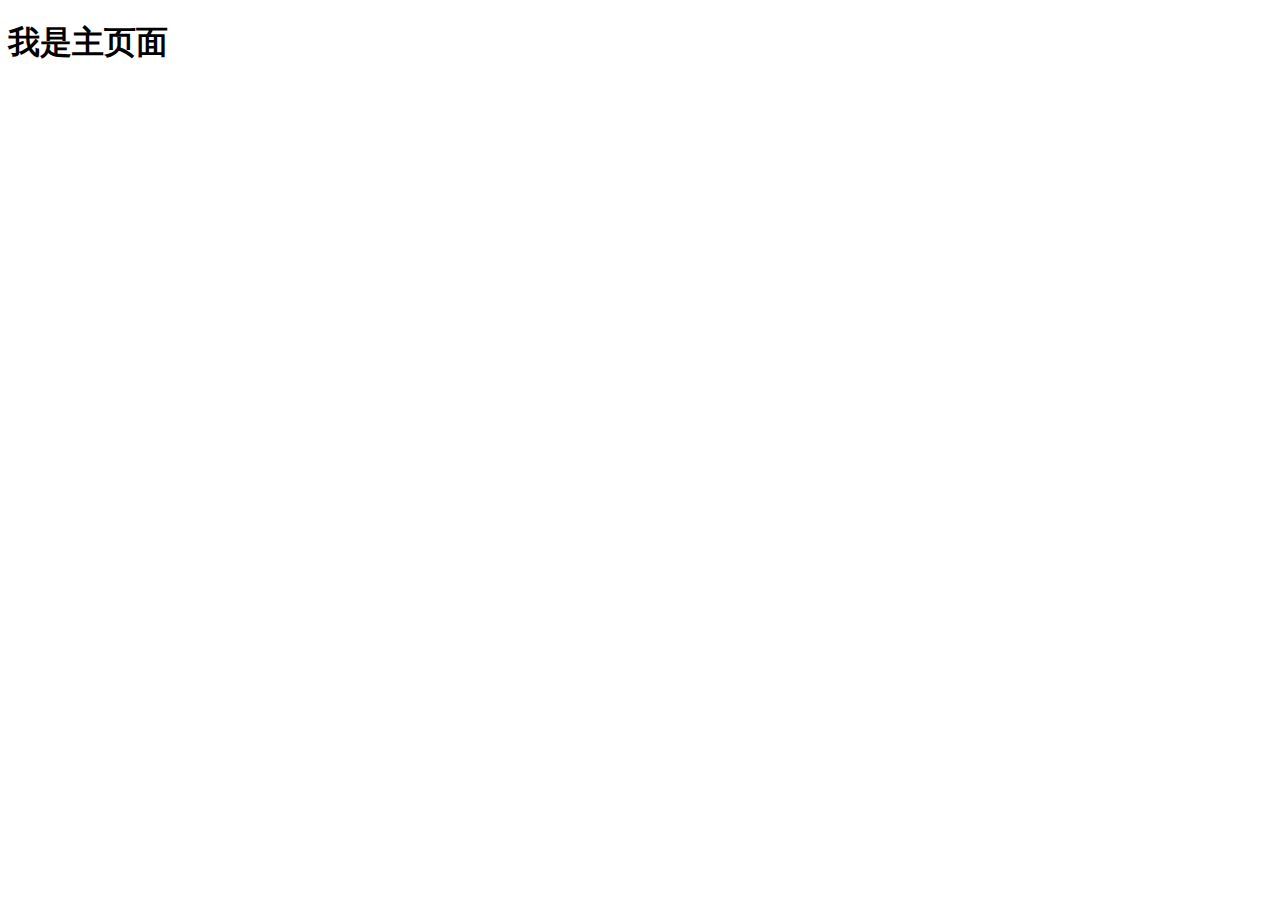
==== home/index.html @ 5e5cccc8 "login部分第一次" ====
<!DOCTYPE html>
<html lang="en">

<head>
    <meta charset="UTF-8">
    <meta name="viewport" content="width=device-width, initial-scale=1.0">
    <title>Document</title>
</head>

<body>
    <h1>我是主页面</h1>
</body>

</html>
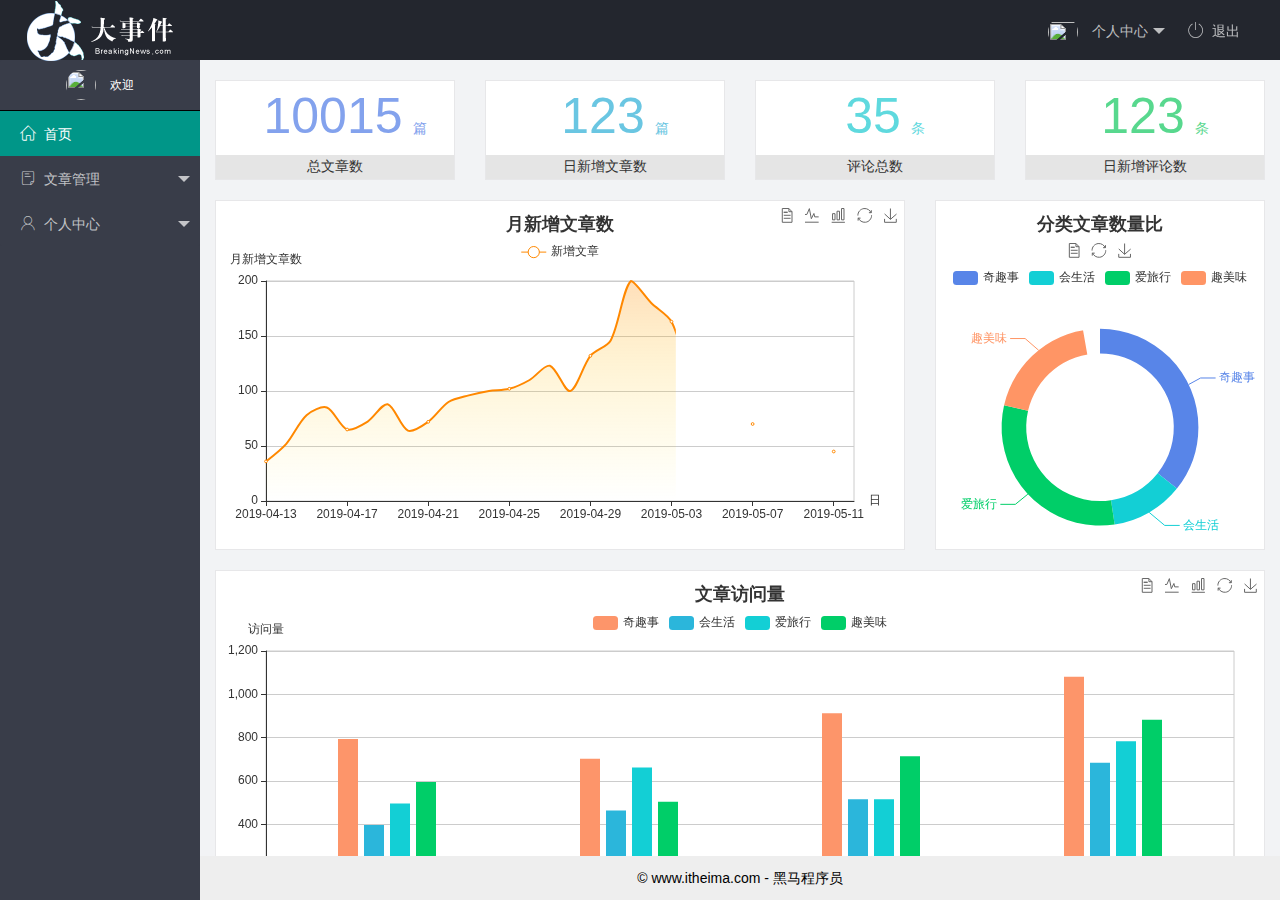
==== commit 23f4a3df: "index完成部分" ====
--- a/home/index.html
+++ b/home/index.html
@@ -1,14 +1,84 @@
 <!DOCTYPE html>
-<html lang="en">
+<html>
 
 <head>
-    <meta charset="UTF-8">
-    <meta name="viewport" content="width=device-width, initial-scale=1.0">
-    <title>Document</title>
+    <meta charset="utf-8">
+    <meta name="viewport" content="width=device-width, initial-scale=1, maximum-scale=1">
+    <title>主页面</title>
+    <link rel="stylesheet" href="../assets/lib/layui/css/layui.css">
+    <link rel="stylesheet" href="../assets/fonts/iconfont.css">
+    <link rel="stylesheet" href="../assets/css/index.css">
 </head>
 
-<body>
-    <h1>我是主页面</h1>
+<body class="layui-layout-body">
+    <div class="layui-layout layui-layout-admin">
+        <div class="layui-header">
+            <div class="layui-logo">
+                <img src="../assets/images/logo.png">
+            </div>
+            <!-- 头部区域（可配合layui已有的水平导航） -->
+            <ul class="layui-nav layui-layout-right">
+                <li class="layui-nav-item">
+                    <a href="javascript:;">
+                        <img src="http://t.cn/RCzsdCq" class="layui-nav-img">
+                        <span class="textAvatar" style="display: none;"></span> 个人中心
+                    </a>
+                    <dl class="layui-nav-child">
+                        <dd><a href="">基本资料</a></dd>
+                        <dd><a href="">更换头像</a></dd>
+                        <dd><a href="">重置密码</a></dd>
+                    </dl>
+                </li>
+                <li class="layui-nav-item"><a href=""><span class="iconfont icon-tuichu"></span>退出</a></li>
+            </ul>
+        </div>
+
+        <div class="layui-side layui-bg-black">
+            <div class="layui-side-scroll">
+                <!-- 左侧导航区域（可配合layui已有的垂直导航） -->
+                <ul class="layui-nav layui-nav-tree" lay-filter="test">
+                    <div class="userShow">
+                        <img src="http://t.cn/RCzsdCq" class="layui-nav-img">
+                        <span class="textAvatar" style="display: none;"></span>
+                        <span class="hello">欢迎</span>
+                    </div>
+                    <li class="layui-nav-item layui-this">
+                        <a href=""><span class="iconfont icon-home"></span>首页</a></li>
+                    <li class="layui-nav-item">
+                        <a class="" href="javascript:;"><span class="iconfont icon-16"></span>文章管理</a>
+                        <dl class="layui-nav-child">
+                            <dd><a href="javascript:;"><i class="layui-icon layui-icon-app"></i>文章类别</a></dd>
+                            <dd><a href="javascript:;"><i class="layui-icon layui-icon-app"></i>文章列表</a></dd>
+                            <dd><a href="javascript:;"><i class="layui-icon layui-icon-app"></i>发表文章</a></dd>
+                        </dl>
+                    </li>
+                    <li class="layui-nav-item">
+                        <a href="javascript:;"><span class="iconfont icon-user"></span>个人中心</a>
+                        <dl class="layui-nav-child">
+                            <dd><a href="javascript:;"><i class="layui-icon layui-icon-app"></i>基本资料</a></dd>
+                            <dd><a href="javascript:;"><i class="layui-icon layui-icon-app"></i>更换头像</a></dd>
+                            <dd><a href="javascript:;"><i class="layui-icon layui-icon-app"></i>重置密码</a></dd>
+                        </dl>
+                    </li>
+                </ul>
+            </div>
+        </div>
+
+        <div class="layui-body">
+            <!-- 内容主体区域 -->
+            <iframe width="100%" height="100%" src="./dashboard.html" frameborder="0" name="body"></iframe>
+            <!-- <div style="padding: 15px;">内容主体区域</div> -->
+        </div>
+
+        <div class="layui-footer" style="text-align: center;">
+            <!-- 底部固定区域 -->
+            © www.itheima.com - 黑马程序员
+        </div>
+    </div>
+    <script src="../assets/lib/layui/layui.all.js"></script>
+    <script src="../assets/lib/jquery.js"></script>
+    <script src="../assets/js/ajaxConfig.js"></script>
+    <script src="../assets/js/index.js"></script>
 </body>
 
 </html>--- a/assets/lib/layui/css/layui.css
+++ b/assets/lib/layui/css/layui.css
@@ -0,0 +1,2 @@
+/** layui-v2.5.6 MIT License By https://www.layui.com */
+ .layui-inline,img{display:inline-block;vertical-align:middle}h1,h2,h3,h4,h5,h6{font-weight:400}.layui-edge,.layui-header,.layui-inline,.layui-main{position:relative}.layui-body,.layui-edge,.layui-elip{overflow:hidden}.layui-btn,.layui-edge,.layui-inline,img{vertical-align:middle}.layui-btn,.layui-disabled,.layui-icon,.layui-unselect{-moz-user-select:none;-webkit-user-select:none;-ms-user-select:none}.layui-elip,.layui-form-checkbox span,.layui-form-pane .layui-form-label{text-overflow:ellipsis;white-space:nowrap}.layui-breadcrumb,.layui-tree-btnGroup{visibility:hidden}blockquote,body,button,dd,div,dl,dt,form,h1,h2,h3,h4,h5,h6,input,li,ol,p,pre,td,textarea,th,ul{margin:0;padding:0;-webkit-tap-highlight-color:rgba(0,0,0,0)}a:active,a:hover{outline:0}img{border:none}li{list-style:none}table{border-collapse:collapse;border-spacing:0}h4,h5,h6{font-size:100%}button,input,optgroup,option,select,textarea{font-family:inherit;font-size:inherit;font-style:inherit;font-weight:inherit;outline:0}pre{white-space:pre-wrap;white-space:-moz-pre-wrap;white-space:-pre-wrap;white-space:-o-pre-wrap;word-wrap:break-word}body{line-height:24px;font:14px Helvetica Neue,Helvetica,PingFang SC,Tahoma,Arial,sans-serif}hr{height:1px;margin:10px 0;border:0;clear:both}a{color:#333;text-decoration:none}a:hover{color:#777}a cite{font-style:normal;*cursor:pointer}.layui-border-box,.layui-border-box *{box-sizing:border-box}.layui-box,.layui-box *{box-sizing:content-box}.layui-clear{clear:both;*zoom:1}.layui-clear:after{content:'\20';clear:both;*zoom:1;display:block;height:0}.layui-inline{*display:inline;*zoom:1}.layui-edge{display:inline-block;width:0;height:0;border-width:6px;border-style:dashed;border-color:transparent}.layui-edge-top{top:-4px;border-bottom-color:#999;border-bottom-style:solid}.layui-edge-right{border-left-color:#999;border-left-style:solid}.layui-edge-bottom{top:2px;border-top-color:#999;border-top-style:solid}.layui-edge-left{border-right-color:#999;border-right-style:solid}.layui-disabled,.layui-disabled:hover{color:#d2d2d2!important;cursor:not-allowed!important}.layui-circle{border-radius:100%}.layui-show{display:block!important}.layui-hide{display:none!important}@font-face{font-family:layui-icon;src:url(../font/iconfont.eot?v=256);src:url(../font/iconfont.eot?v=256#iefix) format('embedded-opentype'),url(../font/iconfont.woff2?v=256) format('woff2'),url(../font/iconfont.woff?v=256) format('woff'),url(../font/iconfont.ttf?v=256) format('truetype'),url(../font/iconfont.svg?v=256#layui-icon) format('svg')}.layui-icon{font-family:layui-icon!important;font-size:16px;font-style:normal;-webkit-font-smoothing:antialiased;-moz-osx-font-smoothing:grayscale}.layui-icon-reply-fill:before{content:"\e611"}.layui-icon-set-fill:before{content:"\e614"}.layui-icon-menu-fill:before{content:"\e60f"}.layui-icon-search:before{content:"\e615"}.layui-icon-share:before{content:"\e641"}.layui-icon-set-sm:before{content:"\e620"}.layui-icon-engine:before{content:"\e628"}.layui-icon-close:before{content:"\1006"}.layui-icon-close-fill:before{content:"\1007"}.layui-icon-chart-screen:before{content:"\e629"}.layui-icon-star:before{content:"\e600"}.layui-icon-circle-dot:before{content:"\e617"}.layui-icon-chat:before{content:"\e606"}.layui-icon-release:before{content:"\e609"}.layui-icon-list:before{content:"\e60a"}.layui-icon-chart:before{content:"\e62c"}.layui-icon-ok-circle:before{content:"\1005"}.layui-icon-layim-theme:before{content:"\e61b"}.layui-icon-table:before{content:"\e62d"}.layui-icon-right:before{content:"\e602"}.layui-icon-left:before{content:"\e603"}.layui-icon-cart-simple:before{content:"\e698"}.layui-icon-face-cry:before{content:"\e69c"}.layui-icon-face-smile:before{content:"\e6af"}.layui-icon-survey:before{content:"\e6b2"}.layui-icon-tree:before{content:"\e62e"}.layui-icon-ie:before{content:"\e7bb"}.layui-icon-upload-circle:before{content:"\e62f"}.layui-icon-add-circle:before{content:"\e61f"}.layui-icon-download-circle:before{content:"\e601"}.layui-icon-templeate-1:before{content:"\e630"}.layui-icon-util:before{content:"\e631"}.layui-icon-face-surprised:before{content:"\e664"}.layui-icon-edit:before{content:"\e642"}.layui-icon-speaker:before{content:"\e645"}.layui-icon-down:before{content:"\e61a"}.layui-icon-file:before{content:"\e621"}.layui-icon-layouts:before{content:"\e632"}.layui-icon-rate-half:before{content:"\e6c9"}.layui-icon-add-circle-fine:before{content:"\e608"}.layui-icon-prev-circle:before{content:"\e633"}.layui-icon-read:before{content:"\e705"}.layui-icon-404:before{content:"\e61c"}.layui-icon-carousel:before{content:"\e634"}.layui-icon-help:before{content:"\e607"}.layui-icon-code-circle:before{content:"\e635"}.layui-icon-windows:before{content:"\e67f"}.layui-icon-water:before{content:"\e636"}.layui-icon-username:before{content:"\e66f"}.layui-icon-find-fill:before{content:"\e670"}.layui-icon-about:before{content:"\e60b"}.layui-icon-location:before{content:"\e715"}.layui-icon-up:before{content:"\e619"}.layui-icon-pause:before{content:"\e651"}.layui-icon-date:before{content:"\e637"}.layui-icon-layim-uploadfile:before{content:"\e61d"}.layui-icon-delete:before{content:"\e640"}.layui-icon-play:before{content:"\e652"}.layui-icon-top:before{content:"\e604"}.layui-icon-firefox:before{content:"\e686"}.layui-icon-friends:before{content:"\e612"}.layui-icon-refresh-3:before{content:"\e9aa"}.layui-icon-ok:before{content:"\e605"}.layui-icon-layer:before{content:"\e638"}.layui-icon-face-smile-fine:before{content:"\e60c"}.layui-icon-dollar:before{content:"\e659"}.layui-icon-group:before{content:"\e613"}.layui-icon-layim-download:before{content:"\e61e"}.layui-icon-picture-fine:before{content:"\e60d"}.layui-icon-link:before{content:"\e64c"}.layui-icon-diamond:before{content:"\e735"}.layui-icon-log:before{content:"\e60e"}.layui-icon-key:before{content:"\e683"}.layui-icon-rate-solid:before{content:"\e67a"}.layui-icon-fonts-del:before{content:"\e64f"}.layui-icon-unlink:before{content:"\e64d"}.layui-icon-fonts-clear:before{content:"\e639"}.layui-icon-triangle-r:before{content:"\e623"}.layui-icon-circle:before{content:"\e63f"}.layui-icon-radio:before{content:"\e643"}.layui-icon-align-center:before{content:"\e647"}.layui-icon-align-right:before{content:"\e648"}.layui-icon-align-left:before{content:"\e649"}.layui-icon-loading-1:before{content:"\e63e"}.layui-icon-return:before{content:"\e65c"}.layui-icon-fonts-strong:before{content:"\e62b"}.layui-icon-upload:before{content:"\e67c"}.layui-icon-dialogue:before{content:"\e63a"}.layui-icon-video:before{content:"\e6ed"}.layui-icon-headset:before{content:"\e6fc"}.layui-icon-cellphone-fine:before{content:"\e63b"}.layui-icon-add-1:before{content:"\e654"}.layui-icon-face-smile-b:before{content:"\e650"}.layui-icon-fonts-html:before{content:"\e64b"}.layui-icon-screen-full:before{content:"\e622"}.layui-icon-form:before{content:"\e63c"}.layui-icon-cart:before{content:"\e657"}.layui-icon-camera-fill:before{content:"\e65d"}.layui-icon-tabs:before{content:"\e62a"}.layui-icon-heart-fill:before{content:"\e68f"}.layui-icon-fonts-code:before{content:"\e64e"}.layui-icon-ios:before{content:"\e680"}.layui-icon-at:before{content:"\e687"}.layui-icon-fire:before{content:"\e756"}.layui-icon-set:before{content:"\e716"}.layui-icon-fonts-u:before{content:"\e646"}.layui-icon-triangle-d:before{content:"\e625"}.layui-icon-tips:before{content:"\e702"}.layui-icon-picture:before{content:"\e64a"}.layui-icon-more-vertical:before{content:"\e671"}.layui-icon-bluetooth:before{content:"\e689"}.layui-icon-flag:before{content:"\e66c"}.layui-icon-loading:before{content:"\e63d"}.layui-icon-fonts-i:before{content:"\e644"}.layui-icon-refresh-1:before{content:"\e666"}.layui-icon-rmb:before{content:"\e65e"}.layui-icon-addition:before{content:"\e624"}.layui-icon-home:before{content:"\e68e"}.layui-icon-time:before{content:"\e68d"}.layui-icon-user:before{content:"\e770"}.layui-icon-notice:before{content:"\e667"}.layui-icon-chrome:before{content:"\e68a"}.layui-icon-edge:before{content:"\e68b"}.layui-icon-login-weibo:before{content:"\e675"}.layui-icon-voice:before{content:"\e688"}.layui-icon-upload-drag:before{content:"\e681"}.layui-icon-login-qq:before{content:"\e676"}.layui-icon-snowflake:before{content:"\e6b1"}.layui-icon-heart:before{content:"\e68c"}.layui-icon-logout:before{content:"\e682"}.layui-icon-file-b:before{content:"\e655"}.layui-icon-template:before{content:"\e663"}.layui-icon-transfer:before{content:"\e691"}.layui-icon-auz:before{content:"\e672"}.layui-icon-console:before{content:"\e665"}.layui-icon-app:before{content:"\e653"}.layui-icon-prev:before{content:"\e65a"}.layui-icon-website:before{content:"\e7ae"}.layui-icon-next:before{content:"\e65b"}.layui-icon-component:before{content:"\e857"}.layui-icon-android:before{content:"\e684"}.layui-icon-more:before{content:"\e65f"}.layui-icon-login-wechat:before{content:"\e677"}.layui-icon-shrink-right:before{content:"\e668"}.layui-icon-spread-left:before{content:"\e66b"}.layui-icon-camera:before{content:"\e660"}.layui-icon-note:before{content:"\e66e"}.layui-icon-refresh:before{content:"\e669"}.layui-icon-female:before{content:"\e661"}.layui-icon-male:before{content:"\e662"}.layui-icon-screen-restore:before{content:"\e758"}.layui-icon-password:before{content:"\e673"}.layui-icon-senior:before{content:"\e674"}.layui-icon-theme:before{content:"\e66a"}.layui-icon-tread:before{content:"\e6c5"}.layui-icon-praise:before{content:"\e6c6"}.layui-icon-star-fill:before{content:"\e658"}.layui-icon-rate:before{content:"\e67b"}.layui-icon-template-1:before{content:"\e656"}.layui-icon-vercode:before{content:"\e679"}.layui-icon-service:before{content:"\e626"}.layui-icon-cellphone:before{content:"\e678"}.layui-icon-print:before{content:"\e66d"}.layui-icon-cols:before{content:"\e610"}.layui-icon-wifi:before{content:"\e7e0"}.layui-icon-export:before{content:"\e67d"}.layui-icon-rss:before{content:"\e808"}.layui-icon-slider:before{content:"\e714"}.layui-icon-email:before{content:"\e618"}.layui-icon-subtraction:before{content:"\e67e"}.layui-icon-mike:before{content:"\e6dc"}.layui-icon-light:before{content:"\e748"}.layui-icon-gift:before{content:"\e627"}.layui-icon-mute:before{content:"\e685"}.layui-icon-reduce-circle:before{content:"\e616"}.layui-icon-music:before{content:"\e690"}.layui-main{width:1140px;margin:0 auto}.layui-header{z-index:1000;height:60px}.layui-header a:hover{transition:all .5s;-webkit-transition:all .5s}.layui-side{position:fixed;left:0;top:0;bottom:0;z-index:999;width:200px;overflow-x:hidden}.layui-side-scroll{position:relative;width:220px;height:100%;overflow-x:hidden}.layui-body{position:absolute;left:200px;right:0;top:0;bottom:0;z-index:998;width:auto;overflow-y:auto;box-sizing:border-box}.layui-layout-body{overflow:hidden}.layui-layout-admin .layui-header{background-color:#23262E}.layui-layout-admin .layui-side{top:60px;width:200px;overflow-x:hidden}.layui-layout-admin .layui-body{position:fixed;top:60px;bottom:44px}.layui-layout-admin .layui-main{width:auto;margin:0 15px}.layui-layout-admin .layui-footer{position:fixed;left:200px;right:0;bottom:0;height:44px;line-height:44px;padding:0 15px;background-color:#eee}.layui-layout-admin .layui-logo{position:absolute;left:0;top:0;width:200px;height:100%;line-height:60px;text-align:center;color:#009688;font-size:16px}.layui-layout-admin .layui-header .layui-nav{background:0 0}.layui-layout-left{position:absolute!important;left:200px;top:0}.layui-layout-right{position:absolute!important;right:0;top:0}.layui-container{position:relative;margin:0 auto;padding:0 15px;box-sizing:border-box}.layui-fluid{position:relative;margin:0 auto;padding:0 15px}.layui-row:after,.layui-row:before{content:'';display:block;clear:both}.layui-col-lg1,.layui-col-lg10,.layui-col-lg11,.layui-col-lg12,.layui-col-lg2,.layui-col-lg3,.layui-col-lg4,.layui-col-lg5,.layui-col-lg6,.layui-col-lg7,.layui-col-lg8,.layui-col-lg9,.layui-col-md1,.layui-col-md10,.layui-col-md11,.layui-col-md12,.layui-col-md2,.layui-col-md3,.layui-col-md4,.layui-col-md5,.layui-col-md6,.layui-col-md7,.layui-col-md8,.layui-col-md9,.layui-col-sm1,.layui-col-sm10,.layui-col-sm11,.layui-col-sm12,.layui-col-sm2,.layui-col-sm3,.layui-col-sm4,.layui-col-sm5,.layui-col-sm6,.layui-col-sm7,.layui-col-sm8,.layui-col-sm9,.layui-col-xs1,.layui-col-xs10,.layui-col-xs11,.layui-col-xs12,.layui-col-xs2,.layui-col-xs3,.layui-col-xs4,.layui-col-xs5,.layui-col-xs6,.layui-col-xs7,.layui-col-xs8,.layui-col-xs9{position:relative;display:block;box-sizing:border-box}.layui-col-xs1,.layui-col-xs10,.layui-col-xs11,.layui-col-xs12,.layui-col-xs2,.layui-col-xs3,.layui-col-xs4,.layui-col-xs5,.layui-col-xs6,.layui-col-xs7,.layui-col-xs8,.layui-col-xs9{float:left}.layui-col-xs1{width:8.33333333%}.layui-col-xs2{width:16.66666667%}.layui-col-xs3{width:25%}.layui-col-xs4{width:33.33333333%}.layui-col-xs5{width:41.66666667%}.layui-col-xs6{width:50%}.layui-col-xs7{width:58.33333333%}.layui-col-xs8{width:66.66666667%}.layui-col-xs9{width:75%}.layui-col-xs10{width:83.33333333%}.layui-col-xs11{width:91.66666667%}.layui-col-xs12{width:100%}.layui-col-xs-offset1{margin-left:8.33333333%}.layui-col-xs-offset2{margin-left:16.66666667%}.layui-col-xs-offset3{margin-left:25%}.layui-col-xs-offset4{margin-left:33.33333333%}.layui-col-xs-offset5{margin-left:41.66666667%}.layui-col-xs-offset6{margin-left:50%}.layui-col-xs-offset7{margin-left:58.33333333%}.layui-col-xs-offset8{margin-left:66.66666667%}.layui-col-xs-offset9{margin-left:75%}.layui-col-xs-offset10{margin-left:83.33333333%}.layui-col-xs-offset11{margin-left:91.66666667%}.layui-col-xs-offset12{margin-left:100%}@media screen and (max-width:768px){.layui-hide-xs{display:none!important}.layui-show-xs-block{display:block!important}.layui-show-xs-inline{display:inline!important}.layui-show-xs-inline-block{display:inline-block!important}}@media screen and (min-width:768px){.layui-container{width:750px}.layui-hide-sm{display:none!important}.layui-show-sm-block{display:block!important}.layui-show-sm-inline{display:inline!important}.layui-show-sm-inline-block{display:inline-block!important}.layui-col-sm1,.layui-col-sm10,.layui-col-sm11,.layui-col-sm12,.layui-col-sm2,.layui-col-sm3,.layui-col-sm4,.layui-col-sm5,.layui-col-sm6,.layui-col-sm7,.layui-col-sm8,.layui-col-sm9{float:left}.layui-col-sm1{width:8.33333333%}.layui-col-sm2{width:16.66666667%}.layui-col-sm3{width:25%}.layui-col-sm4{width:33.33333333%}.layui-col-sm5{width:41.66666667%}.layui-col-sm6{width:50%}.layui-col-sm7{width:58.33333333%}.layui-col-sm8{width:66.66666667%}.layui-col-sm9{width:75%}.layui-col-sm10{width:83.33333333%}.layui-col-sm11{width:91.66666667%}.layui-col-sm12{width:100%}.layui-col-sm-offset1{margin-left:8.33333333%}.layui-col-sm-offset2{margin-left:16.66666667%}.layui-col-sm-offset3{margin-left:25%}.layui-col-sm-offset4{margin-left:33.33333333%}.layui-col-sm-offset5{margin-left:41.66666667%}.layui-col-sm-offset6{margin-left:50%}.layui-col-sm-offset7{margin-left:58.33333333%}.layui-col-sm-offset8{margin-left:66.66666667%}.layui-col-sm-offset9{margin-left:75%}.layui-col-sm-offset10{margin-left:83.33333333%}.layui-col-sm-offset11{margin-left:91.66666667%}.layui-col-sm-offset12{margin-left:100%}}@media screen and (min-width:992px){.layui-container{width:970px}.layui-hide-md{display:none!important}.layui-show-md-block{display:block!important}.layui-show-md-inline{display:inline!important}.layui-show-md-inline-block{display:inline-block!important}.layui-col-md1,.layui-col-md10,.layui-col-md11,.layui-col-md12,.layui-col-md2,.layui-col-md3,.layui-col-md4,.layui-col-md5,.layui-col-md6,.layui-col-md7,.layui-col-md8,.layui-col-md9{float:left}.layui-col-md1{width:8.33333333%}.layui-col-md2{width:16.66666667%}.layui-col-md3{width:25%}.layui-col-md4{width:33.33333333%}.layui-col-md5{width:41.66666667%}.layui-col-md6{width:50%}.layui-col-md7{width:58.33333333%}.layui-col-md8{width:66.66666667%}.layui-col-md9{width:75%}.layui-col-md10{width:83.33333333%}.layui-col-md11{width:91.66666667%}.layui-col-md12{width:100%}.layui-col-md-offset1{margin-left:8.33333333%}.layui-col-md-offset2{margin-left:16.66666667%}.layui-col-md-offset3{margin-left:25%}.layui-col-md-offset4{margin-left:33.33333333%}.layui-col-md-offset5{margin-left:41.66666667%}.layui-col-md-offset6{margin-left:50%}.layui-col-md-offset7{margin-left:58.33333333%}.layui-col-md-offset8{margin-left:66.66666667%}.layui-col-md-offset9{margin-left:75%}.layui-col-md-offset10{margin-left:83.33333333%}.layui-col-md-offset11{margin-left:91.66666667%}.layui-col-md-offset12{margin-left:100%}}@media screen and (min-width:1200px){.layui-container{width:1170px}.layui-hide-lg{display:none!important}.layui-show-lg-block{display:block!important}.layui-show-lg-inline{display:inline!important}.layui-show-lg-inline-block{display:inline-block!important}.layui-col-lg1,.layui-col-lg10,.layui-col-lg11,.layui-col-lg12,.layui-col-lg2,.layui-col-lg3,.layui-col-lg4,.layui-col-lg5,.layui-col-lg6,.layui-col-lg7,.layui-col-lg8,.layui-col-lg9{float:left}.layui-col-lg1{width:8.33333333%}.layui-col-lg2{width:16.66666667%}.layui-col-lg3{width:25%}.layui-col-lg4{width:33.33333333%}.layui-col-lg5{width:41.66666667%}.layui-col-lg6{width:50%}.layui-col-lg7{width:58.33333333%}.layui-col-lg8{width:66.66666667%}.layui-col-lg9{width:75%}.layui-col-lg10{width:83.33333333%}.layui-col-lg11{width:91.66666667%}.layui-col-lg12{width:100%}.layui-col-lg-offset1{margin-left:8.33333333%}.layui-col-lg-offset2{margin-left:16.66666667%}.layui-col-lg-offset3{margin-left:25%}.layui-col-lg-offset4{margin-left:33.33333333%}.layui-col-lg-offset5{margin-left:41.66666667%}.layui-col-lg-offset6{margin-left:50%}.layui-col-lg-offset7{margin-left:58.33333333%}.layui-col-lg-offset8{margin-left:66.66666667%}.layui-col-lg-offset9{margin-left:75%}.layui-col-lg-offset10{margin-left:83.33333333%}.layui-col-lg-offset11{margin-left:91.66666667%}.layui-col-lg-offset12{margin-left:100%}}.layui-col-space1{margin:-.5px}.layui-col-space1>*{padding:.5px}.layui-col-space2{margin:-1px}.layui-col-space2>*{padding:1px}.layui-col-space4{margin:-2px}.layui-col-space4>*{padding:2px}.layui-col-space5{margin:-2.5px}.layui-col-space5>*{padding:2.5px}.layui-col-space6{margin:-3px}.layui-col-space6>*{padding:3px}.layui-col-space8{margin:-4px}.layui-col-space8>*{padding:4px}.layui-col-space10{margin:-5px}.layui-col-space10>*{padding:5px}.layui-col-space12{margin:-6px}.layui-col-space12>*{padding:6px}.layui-col-space14{margin:-7px}.layui-col-space14>*{padding:7px}.layui-col-space15{margin:-7.5px}.layui-col-space15>*{padding:7.5px}.layui-col-space16{margin:-8px}.layui-col-space16>*{padding:8px}.layui-col-space18{margin:-9px}.layui-col-space18>*{padding:9px}.layui-col-space20{margin:-10px}.layui-col-space20>*{padding:10px}.layui-col-space22{margin:-11px}.layui-col-space22>*{padding:11px}.layui-col-space24{margin:-12px}.layui-col-space24>*{padding:12px}.layui-col-space25{margin:-12.5px}.layui-col-space25>*{padding:12.5px}.layui-col-space26{margin:-13px}.layui-col-space26>*{padding:13px}.layui-col-space28{margin:-14px}.layui-col-space28>*{padding:14px}.layui-col-space30{margin:-15px}.layui-col-space30>*{padding:15px}.layui-btn,.layui-input,.layui-select,.layui-textarea,.layui-upload-button{outline:0;-webkit-appearance:none;transition:all .3s;-webkit-transition:all .3s;box-sizing:border-box}.layui-elem-quote{margin-bottom:10px;padding:15px;line-height:22px;border-left:5px solid #009688;border-radius:0 2px 2px 0;background-color:#f2f2f2}.layui-quote-nm{border-style:solid;border-width:1px 1px 1px 5px;background:0 0}.layui-elem-field{margin-bottom:10px;padding:0;border-width:1px;border-style:solid}.layui-elem-field legend{margin-left:20px;padding:0 10px;font-size:20px;font-weight:300}.layui-field-title{margin:10px 0 20px;border-width:1px 0 0}.layui-field-box{padding:10px 15px}.layui-field-title .layui-field-box{padding:10px 0}.layui-progress{position:relative;height:6px;border-radius:20px;background-color:#e2e2e2}.layui-progress-bar{position:absolute;left:0;top:0;width:0;max-width:100%;height:6px;border-radius:20px;text-align:right;background-color:#5FB878;transition:all .3s;-webkit-transition:all .3s}.layui-progress-big,.layui-progress-big .layui-progress-bar{height:18px;line-height:18px}.layui-progress-text{position:relative;top:-20px;line-height:18px;font-size:12px;color:#666}.layui-progress-big .layui-progress-text{position:static;padding:0 10px;color:#fff}.layui-collapse{border-width:1px;border-style:solid;border-radius:2px}.layui-colla-content,.layui-colla-item{border-top-width:1px;border-top-style:solid}.layui-colla-item:first-child{border-top:none}.layui-colla-title{position:relative;height:42px;line-height:42px;padding:0 15px 0 35px;color:#333;background-color:#f2f2f2;cursor:pointer;font-size:14px;overflow:hidden}.layui-colla-content{display:none;padding:10px 15px;line-height:22px;color:#666}.layui-colla-icon{position:absolute;left:15px;top:0;font-size:14px}.layui-card{margin-bottom:15px;border-radius:2px;background-color:#fff;box-shadow:0 1px 2px 0 rgba(0,0,0,.05)}.layui-card:last-child{margin-bottom:0}.layui-card-header{position:relative;height:42px;line-height:42px;padding:0 15px;border-bottom:1px solid #f6f6f6;color:#333;border-radius:2px 2px 0 0;font-size:14px}.layui-bg-black,.layui-bg-blue,.layui-bg-cyan,.layui-bg-green,.layui-bg-orange,.layui-bg-red{color:#fff!important}.layui-card-body{position:relative;padding:10px 15px;line-height:24px}.layui-card-body[pad15]{padding:15px}.layui-card-body[pad20]{padding:20px}.layui-card-body .layui-table{margin:5px 0}.layui-card .layui-tab{margin:0}.layui-panel-window{position:relative;padding:15px;border-radius:0;border-top:5px solid #E6E6E6;background-color:#fff}.layui-auxiliar-moving{position:fixed;left:0;right:0;top:0;bottom:0;width:100%;height:100%;background:0 0;z-index:9999999999}.layui-form-label,.layui-form-mid,.layui-form-select,.layui-input-block,.layui-input-inline,.layui-textarea{position:relative}.layui-bg-red{background-color:#FF5722!important}.layui-bg-orange{background-color:#FFB800!important}.layui-bg-green{background-color:#009688!important}.layui-bg-cyan{background-color:#2F4056!important}.layui-bg-blue{background-color:#1E9FFF!important}.layui-bg-black{background-color:#393D49!important}.layui-bg-gray{background-color:#eee!important;color:#666!important}.layui-badge-rim,.layui-colla-content,.layui-colla-item,.layui-collapse,.layui-elem-field,.layui-form-pane .layui-form-item[pane],.layui-form-pane .layui-form-label,.layui-input,.layui-layedit,.layui-layedit-tool,.layui-quote-nm,.layui-select,.layui-tab-bar,.layui-tab-card,.layui-tab-title,.layui-tab-title .layui-this:after,.layui-textarea{border-color:#e6e6e6}.layui-timeline-item:before,hr{background-color:#e6e6e6}.layui-text{line-height:22px;font-size:14px;color:#666}.layui-text h1,.layui-text h2,.layui-text h3{font-weight:500;color:#333}.layui-text h1{font-size:30px}.layui-text h2{font-size:24px}.layui-text h3{font-size:18px}.layui-text a:not(.layui-btn){color:#01AAED}.layui-text a:not(.layui-btn):hover{text-decoration:underline}.layui-text ul{padding:5px 0 5px 15px}.layui-text ul li{margin-top:5px;list-style-type:disc}.layui-text em,.layui-word-aux{color:#999!important;padding:0 5px!important}.layui-btn{display:inline-block;height:38px;line-height:38px;padding:0 18px;background-color:#009688;color:#fff;white-space:nowrap;text-align:center;font-size:14px;border:none;border-radius:2px;cursor:pointer}.layui-btn:hover{opacity:.8;filter:alpha(opacity=80);color:#fff}.layui-btn:active{opacity:1;filter:alpha(opacity=100)}.layui-btn+.layui-btn{margin-left:10px}.layui-btn-container{font-size:0}.layui-btn-container .layui-btn{margin-right:10px;margin-bottom:10px}.layui-btn-container .layui-btn+.layui-btn{margin-left:0}.layui-table .layui-btn-container .layui-btn{margin-bottom:9px}.layui-btn-radius{border-radius:100px}.layui-btn .layui-icon{margin-right:3px;font-size:18px;vertical-align:bottom;vertical-align:middle\9}.layui-btn-primary{border:1px solid #C9C9C9;background-color:#fff;color:#555}.layui-btn-primary:hover{border-color:#009688;color:#333}.layui-btn-normal{background-color:#1E9FFF}.layui-btn-warm{background-color:#FFB800}.layui-btn-danger{background-color:#FF5722}.layui-btn-checked{background-color:#5FB878}.layui-btn-disabled,.layui-btn-disabled:active,.layui-btn-disabled:hover{border:1px solid #e6e6e6;background-color:#FBFBFB;color:#C9C9C9;cursor:not-allowed;opacity:1}.layui-btn-lg{height:44px;line-height:44px;padding:0 25px;font-size:16px}.layui-btn-sm{height:30px;line-height:30px;padding:0 10px;font-size:12px}.layui-btn-sm i{font-size:16px!important}.layui-btn-xs{height:22px;line-height:22px;padding:0 5px;font-size:12px}.layui-btn-xs i{font-size:14px!important}.layui-btn-group{display:inline-block;vertical-align:middle;font-size:0}.layui-btn-group .layui-btn{margin-left:0!important;margin-right:0!important;border-left:1px solid rgba(255,255,255,.5);border-radius:0}.layui-btn-group .layui-btn-primary{border-left:none}.layui-btn-group .layui-btn-primary:hover{border-color:#C9C9C9;color:#009688}.layui-btn-group .layui-btn:first-child{border-left:none;border-radius:2px 0 0 2px}.layui-btn-group .layui-btn-primary:first-child{border-left:1px solid #c9c9c9}.layui-btn-group .layui-btn:last-child{border-radius:0 2px 2px 0}.layui-btn-group .layui-btn+.layui-btn{margin-left:0}.layui-btn-group+.layui-btn-group{margin-left:10px}.layui-btn-fluid{width:100%}.layui-input,.layui-select,.layui-textarea{height:38px;line-height:1.3;line-height:38px\9;border-width:1px;border-style:solid;background-color:#fff;border-radius:2px}.layui-input::-webkit-input-placeholder,.layui-select::-webkit-input-placeholder,.layui-textarea::-webkit-input-placeholder{line-height:1.3}.layui-input,.layui-textarea{display:block;width:100%;padding-left:10px}.layui-input:hover,.layui-textarea:hover{border-color:#D2D2D2!important}.layui-input:focus,.layui-textarea:focus{border-color:#C9C9C9!important}.layui-textarea{min-height:100px;height:auto;line-height:20px;padding:6px 10px;resize:vertical}.layui-select{padding:0 10px}.layui-form input[type=checkbox],.layui-form input[type=radio],.layui-form select{display:none}.layui-form [lay-ignore]{display:initial}.layui-form-item{margin-bottom:15px;clear:both;*zoom:1}.layui-form-item:after{content:'\20';clear:both;*zoom:1;display:block;height:0}.layui-form-label{float:left;display:block;padding:9px 15px;width:80px;font-weight:400;line-height:20px;text-align:right}.layui-form-label-col{display:block;float:none;padding:9px 0;line-height:20px;text-align:left}.layui-form-item .layui-inline{margin-bottom:5px;margin-right:10px}.layui-input-block{margin-left:110px;min-height:36px}.layui-input-inline{display:inline-block;vertical-align:middle}.layui-form-item .layui-input-inline{float:left;width:190px;margin-right:10px}.layui-form-text .layui-input-inline{width:auto}.layui-form-mid{float:left;display:block;padding:9px 0!important;line-height:20px;margin-right:10px}.layui-form-danger+.layui-form-select .layui-input,.layui-form-danger:focus{border-color:#FF5722!important}.layui-form-select .layui-input{padding-right:30px;cursor:pointer}.layui-form-select .layui-edge{position:absolute;right:10px;top:50%;margin-top:-3px;cursor:pointer;border-width:6px;border-top-color:#c2c2c2;border-top-style:solid;transition:all .3s;-webkit-transition:all .3s}.layui-form-select dl{display:none;position:absolute;left:0;top:42px;padding:5px 0;z-index:899;min-width:100%;border:1px solid #d2d2d2;max-height:300px;overflow-y:auto;background-color:#fff;border-radius:2px;box-shadow:0 2px 4px rgba(0,0,0,.12);box-sizing:border-box}.layui-form-select dl dd,.layui-form-select dl dt{padding:0 10px;line-height:36px;white-space:nowrap;overflow:hidden;text-overflow:ellipsis}.layui-form-select dl dt{font-size:12px;color:#999}.layui-form-select dl dd{cursor:pointer}.layui-form-select dl dd:hover{background-color:#f2f2f2;-webkit-transition:.5s all;transition:.5s all}.layui-form-select .layui-select-group dd{padding-left:20px}.layui-form-select dl dd.layui-select-tips{padding-left:10px!important;color:#999}.layui-form-select dl dd.layui-this{background-color:#5FB878;color:#fff}.layui-form-checkbox,.layui-form-select dl dd.layui-disabled{background-color:#fff}.layui-form-selected dl{display:block}.layui-form-checkbox,.layui-form-checkbox *,.layui-form-switch{display:inline-block;vertical-align:middle}.layui-form-selected .layui-edge{margin-top:-9px;-webkit-transform:rotate(180deg);transform:rotate(180deg);margin-top:-3px\9}:root .layui-form-selected .layui-edge{margin-top:-9px\0/IE9}.layui-form-selectup dl{top:auto;bottom:42px}.layui-select-none{margin:5px 0;text-align:center;color:#999}.layui-select-disabled .layui-disabled{border-color:#eee!important}.layui-select-disabled .layui-edge{border-top-color:#d2d2d2}.layui-form-checkbox{position:relative;height:30px;line-height:30px;margin-right:10px;padding-right:30px;cursor:pointer;font-size:0;-webkit-transition:.1s linear;transition:.1s linear;box-sizing:border-box}.layui-form-checkbox span{padding:0 10px;height:100%;font-size:14px;border-radius:2px 0 0 2px;background-color:#d2d2d2;color:#fff;overflow:hidden}.layui-form-checkbox:hover span{background-color:#c2c2c2}.layui-form-checkbox i{position:absolute;right:0;top:0;width:30px;height:28px;border:1px solid #d2d2d2;border-left:none;border-radius:0 2px 2px 0;color:#fff;font-size:20px;text-align:center}.layui-form-checkbox:hover i{border-color:#c2c2c2;color:#c2c2c2}.layui-form-checked,.layui-form-checked:hover{border-color:#5FB878}.layui-form-checked span,.layui-form-checked:hover span{background-color:#5FB878}.layui-form-checked i,.layui-form-checked:hover i{color:#5FB878}.layui-form-item .layui-form-checkbox{margin-top:4px}.layui-form-checkbox[lay-skin=primary]{height:auto!important;line-height:normal!important;min-width:18px;min-height:18px;border:none!important;margin-right:0;padding-left:28px;padding-right:0;background:0 0}.layui-form-checkbox[lay-skin=primary] span{padding-left:0;padding-right:15px;line-height:18px;background:0 0;color:#666}.layui-form-checkbox[lay-skin=primary] i{right:auto;left:0;width:16px;height:16px;line-height:16px;border:1px solid #d2d2d2;font-size:12px;border-radius:2px;background-color:#fff;-webkit-transition:.1s linear;transition:.1s linear}.layui-form-checkbox[lay-skin=primary]:hover i{border-color:#5FB878;color:#fff}.layui-form-checked[lay-skin=primary] i{border-color:#5FB878!important;background-color:#5FB878;color:#fff}.layui-checkbox-disbaled[lay-skin=primary] span{background:0 0!important;color:#c2c2c2}.layui-checkbox-disbaled[lay-skin=primary]:hover i{border-color:#d2d2d2}.layui-form-item .layui-form-checkbox[lay-skin=primary]{margin-top:10px}.layui-form-switch{position:relative;height:22px;line-height:22px;min-width:35px;padding:0 5px;margin-top:8px;border:1px solid #d2d2d2;border-radius:20px;cursor:pointer;background-color:#fff;-webkit-transition:.1s linear;transition:.1s linear}.layui-form-switch i{position:absolute;left:5px;top:3px;width:16px;height:16px;border-radius:20px;background-color:#d2d2d2;-webkit-transition:.1s linear;transition:.1s linear}.layui-form-switch em{position:relative;top:0;width:25px;margin-left:21px;padding:0!important;text-align:center!important;color:#999!important;font-style:normal!important;font-size:12px}.layui-form-onswitch{border-color:#5FB878;background-color:#5FB878}.layui-checkbox-disbaled,.layui-checkbox-disbaled i{border-color:#e2e2e2!important}.layui-form-onswitch i{left:100%;margin-left:-21px;background-color:#fff}.layui-form-onswitch em{margin-left:5px;margin-right:21px;color:#fff!important}.layui-checkbox-disbaled span{background-color:#e2e2e2!important}.layui-checkbox-disbaled:hover i{color:#fff!important}[lay-radio]{display:none}.layui-form-radio,.layui-form-radio *{display:inline-block;vertical-align:middle}.layui-form-radio{line-height:28px;margin:6px 10px 0 0;padding-right:10px;cursor:pointer;font-size:0}.layui-form-radio *{font-size:14px}.layui-form-radio>i{margin-right:8px;font-size:22px;color:#c2c2c2}.layui-form-radio>i:hover,.layui-form-radioed>i{color:#5FB878}.layui-radio-disbaled>i{color:#e2e2e2!important}.layui-form-pane .layui-form-label{width:110px;padding:8px 15px;height:38px;line-height:20px;border-width:1px;border-style:solid;border-radius:2px 0 0 2px;text-align:center;background-color:#FBFBFB;overflow:hidden;box-sizing:border-box}.layui-form-pane .layui-input-inline{margin-left:-1px}.layui-form-pane .layui-input-block{margin-left:110px;left:-1px}.layui-form-pane .layui-input{border-radius:0 2px 2px 0}.layui-form-pane .layui-form-text .layui-form-label{float:none;width:100%;border-radius:2px;box-sizing:border-box;text-align:left}.layui-form-pane .layui-form-text .layui-input-inline{display:block;margin:0;top:-1px;clear:both}.layui-form-pane .layui-form-text .layui-input-block{margin:0;left:0;top:-1px}.layui-form-pane .layui-form-text .layui-textarea{min-height:100px;border-radius:0 0 2px 2px}.layui-form-pane .layui-form-checkbox{margin:4px 0 4px 10px}.layui-form-pane .layui-form-radio,.layui-form-pane .layui-form-switch{margin-top:6px;margin-left:10px}.layui-form-pane .layui-form-item[pane]{position:relative;border-width:1px;border-style:solid}.layui-form-pane .layui-form-item[pane] .layui-form-label{position:absolute;left:0;top:0;height:100%;border-width:0 1px 0 0}.layui-form-pane .layui-form-item[pane] .layui-input-inline{margin-left:110px}@media screen and (max-width:450px){.layui-form-item .layui-form-label{text-overflow:ellipsis;overflow:hidden;white-space:nowrap}.layui-form-item .layui-inline{display:block;margin-right:0;margin-bottom:20px;clear:both}.layui-form-item .layui-inline:after{content:'\20';clear:both;display:block;height:0}.layui-form-item .layui-input-inline{display:block;float:none;left:-3px;width:auto;margin:0 0 10px 112px}.layui-form-item .layui-input-inline+.layui-form-mid{margin-left:110px;top:-5px;padding:0}.layui-form-item .layui-form-checkbox{margin-right:5px;margin-bottom:5px}}.layui-layedit{border-width:1px;border-style:solid;border-radius:2px}.layui-layedit-tool{padding:3px 5px;border-bottom-width:1px;border-bottom-style:solid;font-size:0}.layedit-tool-fixed{position:fixed;top:0;border-top:1px solid #e2e2e2}.layui-layedit-tool .layedit-tool-mid,.layui-layedit-tool .layui-icon{display:inline-block;vertical-align:middle;text-align:center;font-size:14px}.layui-layedit-tool .layui-icon{position:relative;width:32px;height:30px;line-height:30px;margin:3px 5px;color:#777;cursor:pointer;border-radius:2px}.layui-layedit-tool .layui-icon:hover{color:#393D49}.layui-layedit-tool .layui-icon:active{color:#000}.layui-layedit-tool .layedit-tool-active{background-color:#e2e2e2;color:#000}.layui-layedit-tool .layui-disabled,.layui-layedit-tool .layui-disabled:hover{color:#d2d2d2;cursor:not-allowed}.layui-layedit-tool .layedit-tool-mid{width:1px;height:18px;margin:0 10px;background-color:#d2d2d2}.layedit-tool-html{width:50px!important;font-size:30px!important}.layedit-tool-b,.layedit-tool-code,.layedit-tool-help{font-size:16px!important}.layedit-tool-d,.layedit-tool-face,.layedit-tool-image,.layedit-tool-unlink{font-size:18px!important}.layedit-tool-image input{position:absolute;font-size:0;left:0;top:0;width:100%;height:100%;opacity:.01;filter:Alpha(opacity=1);cursor:pointer}.layui-layedit-iframe iframe{display:block;width:100%}#LAY_layedit_code{overflow:hidden}.layui-laypage{display:inline-block;*display:inline;*zoom:1;vertical-align:middle;margin:10px 0;font-size:0}.layui-laypage>a:first-child,.layui-laypage>a:first-child em{border-radius:2px 0 0 2px}.layui-laypage>a:last-child,.layui-laypage>a:last-child em{border-radius:0 2px 2px 0}.layui-laypage>:first-child{margin-left:0!important}.layui-laypage>:last-child{margin-right:0!important}.layui-laypage a,.layui-laypage button,.layui-laypage input,.layui-laypage select,.layui-laypage span{border:1px solid #e2e2e2}.layui-laypage a,.layui-laypage span{display:inline-block;*display:inline;*zoom:1;vertical-align:middle;padding:0 15px;height:28px;line-height:28px;margin:0 -1px 5px 0;background-color:#fff;color:#333;font-size:12px}.layui-flow-more a *,.layui-laypage input,.layui-table-view select[lay-ignore]{display:inline-block}.layui-laypage a:hover{color:#009688}.layui-laypage em{font-style:normal}.layui-laypage .layui-laypage-spr{color:#999;font-weight:700}.layui-laypage a{text-decoration:none}.layui-laypage .layui-laypage-curr{position:relative}.layui-laypage .layui-laypage-curr em{position:relative;color:#fff}.layui-laypage .layui-laypage-curr .layui-laypage-em{position:absolute;left:-1px;top:-1px;padding:1px;width:100%;height:100%;background-color:#009688}.layui-laypage-em{border-radius:2px}.layui-laypage-next em,.layui-laypage-prev em{font-family:Sim sun;font-size:16px}.layui-laypage .layui-laypage-count,.layui-laypage .layui-laypage-limits,.layui-laypage .layui-laypage-refresh,.layui-laypage .layui-laypage-skip{margin-left:10px;margin-right:10px;padding:0;border:none}.layui-laypage .layui-laypage-limits,.layui-laypage .layui-laypage-refresh{vertical-align:top}.layui-laypage .layui-laypage-refresh i{font-size:18px;cursor:pointer}.layui-laypage select{height:22px;padding:3px;border-radius:2px;cursor:pointer}.layui-laypage .layui-laypage-skip{height:30px;line-height:30px;color:#999}.layui-laypage button,.layui-laypage input{height:30px;line-height:30px;border-radius:2px;vertical-align:top;background-color:#fff;box-sizing:border-box}.layui-laypage input{width:40px;margin:0 10px;padding:0 3px;text-align:center}.layui-laypage input:focus,.layui-laypage select:focus{border-color:#009688!important}.layui-laypage button{margin-left:10px;padding:0 10px;cursor:pointer}.layui-table,.layui-table-view{margin:10px 0}.layui-flow-more{margin:10px 0;text-align:center;color:#999;font-size:14px}.layui-flow-more a{height:32px;line-height:32px}.layui-flow-more a *{vertical-align:top}.layui-flow-more a cite{padding:0 20px;border-radius:3px;background-color:#eee;color:#333;font-style:normal}.layui-flow-more a cite:hover{opacity:.8}.layui-flow-more a i{font-size:30px;color:#737383}.layui-table{width:100%;background-color:#fff;color:#666}.layui-table tr{transition:all .3s;-webkit-transition:all .3s}.layui-table th{text-align:left;font-weight:400}.layui-table tbody tr:hover,.layui-table thead tr,.layui-table-click,.layui-table-header,.layui-table-hover,.layui-table-mend,.layui-table-patch,.layui-table-tool,.layui-table-total,.layui-table-total tr,.layui-table[lay-even] tr:nth-child(even){background-color:#f2f2f2}.layui-table td,.layui-table th,.layui-table-col-set,.layui-table-fixed-r,.layui-table-grid-down,.layui-table-header,.layui-table-page,.layui-table-tips-main,.layui-table-tool,.layui-table-total,.layui-table-view,.layui-table[lay-skin=line],.layui-table[lay-skin=row]{border-width:1px;border-style:solid;border-color:#e6e6e6}.layui-table td,.layui-table th{position:relative;padding:9px 15px;min-height:20px;line-height:20px;font-size:14px}.layui-table[lay-skin=line] td,.layui-table[lay-skin=line] th{border-width:0 0 1px}.layui-table[lay-skin=row] td,.layui-table[lay-skin=row] th{border-width:0 1px 0 0}.layui-table[lay-skin=nob] td,.layui-table[lay-skin=nob] th{border:none}.layui-table img{max-width:100px}.layui-table[lay-size=lg] td,.layui-table[lay-size=lg] th{padding:15px 30px}.layui-table-view .layui-table[lay-size=lg] .layui-table-cell{height:40px;line-height:40px}.layui-table[lay-size=sm] td,.layui-table[lay-size=sm] th{font-size:12px;padding:5px 10px}.layui-table-view .layui-table[lay-size=sm] .layui-table-cell{height:20px;line-height:20px}.layui-table[lay-data]{display:none}.layui-table-box{position:relative;overflow:hidden}.layui-table-view .layui-table{position:relative;width:auto;margin:0}.layui-table-view .layui-table[lay-skin=line]{border-width:0 1px 0 0}.layui-table-view .layui-table[lay-skin=row]{border-width:0 0 1px}.layui-table-view .layui-table td,.layui-table-view .layui-table th{padding:5px 0;border-top:none;border-left:none}.layui-table-view .layui-table th.layui-unselect .layui-table-cell span{cursor:pointer}.layui-table-view .layui-table td{cursor:default}.layui-table-view .layui-table td[data-edit=text]{cursor:text}.layui-table-view .layui-form-checkbox[lay-skin=primary] i{width:18px;height:18px}.layui-table-view .layui-form-radio{line-height:0;padding:0}.layui-table-view .layui-form-radio>i{margin:0;font-size:20px}.layui-table-init{position:absolute;left:0;top:0;width:100%;height:100%;text-align:center;z-index:110}.layui-table-init .layui-icon{position:absolute;left:50%;top:50%;margin:-15px 0 0 -15px;font-size:30px;color:#c2c2c2}.layui-table-header{border-width:0 0 1px;overflow:hidden}.layui-table-header .layui-table{margin-bottom:-1px}.layui-table-tool .layui-inline[lay-event]{position:relative;width:26px;height:26px;padding:5px;line-height:16px;margin-right:10px;text-align:center;color:#333;border:1px solid #ccc;cursor:pointer;-webkit-transition:.5s all;transition:.5s all}.layui-table-tool .layui-inline[lay-event]:hover{border:1px solid #999}.layui-table-tool-temp{padding-right:120px}.layui-table-tool-self{position:absolute;right:17px;top:10px}.layui-table-tool .layui-table-tool-self .layui-inline[lay-event]{margin:0 0 0 10px}.layui-table-tool-panel{position:absolute;top:29px;left:-1px;padding:5px 0;min-width:150px;min-height:40px;border:1px solid #d2d2d2;text-align:left;overflow-y:auto;background-color:#fff;box-shadow:0 2px 4px rgba(0,0,0,.12)}.layui-table-cell,.layui-table-tool-panel li{overflow:hidden;text-overflow:ellipsis;white-space:nowrap}.layui-table-tool-panel li{padding:0 10px;line-height:30px;-webkit-transition:.5s all;transition:.5s all}.layui-table-tool-panel li .layui-form-checkbox[lay-skin=primary]{width:100%;padding-left:28px}.layui-table-tool-panel li:hover{background-color:#f2f2f2}.layui-table-tool-panel li .layui-form-checkbox[lay-skin=primary] i{position:absolute;left:0;top:0}.layui-table-tool-panel li .layui-form-checkbox[lay-skin=primary] span{padding:0}.layui-table-tool .layui-table-tool-self .layui-table-tool-panel{left:auto;right:-1px}.layui-table-col-set{position:absolute;right:0;top:0;width:20px;height:100%;border-width:0 0 0 1px;background-color:#fff}.layui-table-sort{width:10px;height:20px;margin-left:5px;cursor:pointer!important}.layui-table-sort .layui-edge{position:absolute;left:5px;border-width:5px}.layui-table-sort .layui-table-sort-asc{top:3px;border-top:none;border-bottom-style:solid;border-bottom-color:#b2b2b2}.layui-table-sort .layui-table-sort-asc:hover{border-bottom-color:#666}.layui-table-sort .layui-table-sort-desc{bottom:5px;border-bottom:none;border-top-style:solid;border-top-color:#b2b2b2}.layui-table-sort .layui-table-sort-desc:hover{border-top-color:#666}.layui-table-sort[lay-sort=asc] .layui-table-sort-asc{border-bottom-color:#000}.layui-table-sort[lay-sort=desc] .layui-table-sort-desc{border-top-color:#000}.layui-table-cell{height:28px;line-height:28px;padding:0 15px;position:relative;box-sizing:border-box}.layui-table-cell .layui-form-checkbox[lay-skin=primary]{top:-1px;padding:0}.layui-table-cell .layui-table-link{color:#01AAED}.laytable-cell-checkbox,.laytable-cell-numbers,.laytable-cell-radio,.laytable-cell-space{padding:0;text-align:center}.layui-table-body{position:relative;overflow:auto;margin-right:-1px;margin-bottom:-1px}.layui-table-body .layui-none{line-height:26px;padding:15px;text-align:center;color:#999}.layui-table-fixed{position:absolute;left:0;top:0;z-index:101}.layui-table-fixed .layui-table-body{overflow:hidden}.layui-table-fixed-l{box-shadow:0 -1px 8px rgba(0,0,0,.08)}.layui-table-fixed-r{left:auto;right:-1px;border-width:0 0 0 1px;box-shadow:-1px 0 8px rgba(0,0,0,.08)}.layui-table-fixed-r .layui-table-header{position:relative;overflow:visible}.layui-table-mend{position:absolute;right:-49px;top:0;height:100%;width:50px}.layui-table-tool{position:relative;z-index:890;width:100%;min-height:50px;line-height:30px;padding:10px 15px;border-width:0 0 1px}.layui-table-tool .layui-btn-container{margin-bottom:-10px}.layui-table-page,.layui-table-total{border-width:1px 0 0;margin-bottom:-1px;overflow:hidden}.layui-table-page{position:relative;width:100%;padding:7px 7px 0;height:41px;font-size:12px;white-space:nowrap}.layui-table-page>div{height:26px}.layui-table-page .layui-laypage{margin:0}.layui-table-page .layui-laypage a,.layui-table-page .layui-laypage span{height:26px;line-height:26px;margin-bottom:10px;border:none;background:0 0}.layui-table-page .layui-laypage a,.layui-table-page .layui-laypage span.layui-laypage-curr{padding:0 12px}.layui-table-page .layui-laypage span{margin-left:0;padding:0}.layui-table-page .layui-laypage .layui-laypage-prev{margin-left:-7px!important}.layui-table-page .layui-laypage .layui-laypage-curr .layui-laypage-em{left:0;top:0;padding:0}.layui-table-page .layui-laypage button,.layui-table-page .layui-laypage input{height:26px;line-height:26px}.layui-table-page .layui-laypage input{width:40px}.layui-table-page .layui-laypage button{padding:0 10px}.layui-table-page select{height:18px}.layui-table-patch .layui-table-cell{padding:0;width:30px}.layui-table-edit{position:absolute;left:0;top:0;width:100%;height:100%;padding:0 14px 1px;border-radius:0;box-shadow:1px 1px 20px rgba(0,0,0,.15)}.layui-table-edit:focus{border-color:#5FB878!important}select.layui-table-edit{padding:0 0 0 10px;border-color:#C9C9C9}.layui-table-view .layui-form-checkbox,.layui-table-view .layui-form-radio,.layui-table-view .layui-form-switch{top:0;margin:0;box-sizing:content-box}.layui-table-view .layui-form-checkbox{top:-1px;height:26px;line-height:26px}.layui-table-view .layui-form-checkbox i{height:26px}.layui-table-grid .layui-table-cell{overflow:visible}.layui-table-grid-down{position:absolute;top:0;right:0;width:26px;height:100%;padding:5px 0;border-width:0 0 0 1px;text-align:center;background-color:#fff;color:#999;cursor:pointer}.layui-table-grid-down .layui-icon{position:absolute;top:50%;left:50%;margin:-8px 0 0 -8px}.layui-table-grid-down:hover{background-color:#fbfbfb}body .layui-table-tips .layui-layer-content{background:0 0;padding:0;box-shadow:0 1px 6px rgba(0,0,0,.12)}.layui-table-tips-main{margin:-44px 0 0 -1px;max-height:150px;padding:8px 15px;font-size:14px;overflow-y:scroll;background-color:#fff;color:#666}.layui-table-tips-c{position:absolute;right:-3px;top:-13px;width:20px;height:20px;padding:3px;cursor:pointer;background-color:#666;border-radius:50%;color:#fff}.layui-table-tips-c:hover{background-color:#777}.layui-table-tips-c:before{position:relative;right:-2px}.layui-upload-file{display:none!important;opacity:.01;filter:Alpha(opacity=1)}.layui-upload-drag,.layui-upload-form,.layui-upload-wrap{display:inline-block}.layui-upload-list{margin:10px 0}.layui-upload-choose{padding:0 10px;color:#999}.layui-upload-drag{position:relative;padding:30px;border:1px dashed #e2e2e2;background-color:#fff;text-align:center;cursor:pointer;color:#999}.layui-upload-drag .layui-icon{font-size:50px;color:#009688}.layui-upload-drag[lay-over]{border-color:#009688}.layui-upload-iframe{position:absolute;width:0;height:0;border:0;visibility:hidden}.layui-upload-wrap{position:relative;vertical-align:middle}.layui-upload-wrap .layui-upload-file{display:block!important;position:absolute;left:0;top:0;z-index:10;font-size:100px;width:100%;height:100%;opacity:.01;filter:Alpha(opacity=1);cursor:pointer}.layui-transfer-active,.layui-transfer-box{display:inline-block;vertical-align:middle}.layui-transfer-box,.layui-transfer-header,.layui-transfer-search{border-width:0;border-style:solid;border-color:#e6e6e6}.layui-transfer-box{position:relative;border-width:1px;width:200px;height:360px;border-radius:2px;background-color:#fff}.layui-transfer-box .layui-form-checkbox{width:100%;margin:0!important}.layui-transfer-header{height:38px;line-height:38px;padding:0 10px;border-bottom-width:1px}.layui-transfer-search{position:relative;padding:10px;border-bottom-width:1px}.layui-transfer-search .layui-input{height:32px;padding-left:30px;font-size:12px}.layui-transfer-search .layui-icon-search{position:absolute;left:20px;top:50%;margin-top:-8px;color:#666}.layui-transfer-active{margin:0 15px}.layui-transfer-active .layui-btn{display:block;margin:0;padding:0 15px;background-color:#5FB878;border-color:#5FB878;color:#fff}.layui-transfer-active .layui-btn-disabled{background-color:#FBFBFB;border-color:#e6e6e6;color:#C9C9C9}.layui-transfer-active .layui-btn:first-child{margin-bottom:15px}.layui-transfer-active .layui-btn .layui-icon{margin:0;font-size:14px!important}.layui-transfer-data{padding:5px 0;overflow:auto}.layui-transfer-data li{height:32px;line-height:32px;padding:0 10px}.layui-transfer-data li:hover{background-color:#f2f2f2;transition:.5s all}.layui-transfer-data .layui-none{padding:15px 10px;text-align:center;color:#999}.layui-nav{position:relative;padding:0 20px;background-color:#393D49;color:#fff;border-radius:2px;font-size:0;box-sizing:border-box}.layui-nav *{font-size:14px}.layui-nav .layui-nav-item{position:relative;display:inline-block;*display:inline;*zoom:1;vertical-align:middle;line-height:60px}.layui-nav .layui-nav-item a{display:block;padding:0 20px;color:#fff;color:rgba(255,255,255,.7);transition:all .3s;-webkit-transition:all .3s}.layui-nav .layui-this:after,.layui-nav-bar,.layui-nav-tree .layui-nav-itemed:after{position:absolute;left:0;top:0;width:0;height:5px;background-color:#5FB878;transition:all .2s;-webkit-transition:all .2s}.layui-nav-bar{z-index:1000}.layui-nav .layui-nav-item a:hover,.layui-nav .layui-this a{color:#fff}.layui-nav .layui-this:after{content:'';top:auto;bottom:0;width:100%}.layui-nav-img{width:30px;height:30px;margin-right:10px;border-radius:50%}.layui-nav .layui-nav-more{content:'';width:0;height:0;border-style:solid dashed dashed;border-color:#fff transparent transparent;overflow:hidden;cursor:pointer;transition:all .2s;-webkit-transition:all .2s;position:absolute;top:50%;right:3px;margin-top:-3px;border-width:6px;border-top-color:rgba(255,255,255,.7)}.layui-nav .layui-nav-mored,.layui-nav-itemed>a .layui-nav-more{margin-top:-9px;border-style:dashed dashed solid;border-color:transparent transparent #fff}.layui-nav-child{display:none;position:absolute;left:0;top:65px;min-width:100%;line-height:36px;padding:5px 0;box-shadow:0 2px 4px rgba(0,0,0,.12);border:1px solid #d2d2d2;background-color:#fff;z-index:100;border-radius:2px;white-space:nowrap}.layui-nav .layui-nav-child a{color:#333}.layui-nav .layui-nav-child a:hover{background-color:#f2f2f2;color:#000}.layui-nav-child dd{position:relative}.layui-nav .layui-nav-child dd.layui-this a,.layui-nav-child dd.layui-this{background-color:#5FB878;color:#fff}.layui-nav-child dd.layui-this:after{display:none}.layui-nav-tree{width:200px;padding:0}.layui-nav-tree .layui-nav-item{display:block;width:100%;line-height:45px}.layui-nav-tree .layui-nav-item a{position:relative;height:45px;line-height:45px;text-overflow:ellipsis;overflow:hidden;white-space:nowrap}.layui-nav-tree .layui-nav-item a:hover{background-color:#4E5465}.layui-nav-tree .layui-nav-bar{width:5px;height:0;background-color:#009688}.layui-nav-tree .layui-nav-child dd.layui-this,.layui-nav-tree .layui-nav-child dd.layui-this a,.layui-nav-tree .layui-this,.layui-nav-tree .layui-this>a,.layui-nav-tree .layui-this>a:hover{background-color:#009688;color:#fff}.layui-nav-tree .layui-this:after{display:none}.layui-nav-itemed>a,.layui-nav-tree .layui-nav-title a,.layui-nav-tree .layui-nav-title a:hover{color:#fff!important}.layui-nav-tree .layui-nav-child{position:relative;z-index:0;top:0;border:none;box-shadow:none}.layui-nav-tree .layui-nav-child a{height:40px;line-height:40px;color:#fff;color:rgba(255,255,255,.7)}.layui-nav-tree .layui-nav-child,.layui-nav-tree .layui-nav-child a:hover{background:0 0;color:#fff}.layui-nav-tree .layui-nav-more{right:10px}.layui-nav-itemed>.layui-nav-child{display:block;padding:0;background-color:rgba(0,0,0,.3)!important}.layui-nav-itemed>.layui-nav-child>.layui-this>.layui-nav-child{display:block}.layui-nav-side{position:fixed;top:0;bottom:0;left:0;overflow-x:hidden;z-index:999}.layui-bg-blue .layui-nav-bar,.layui-bg-blue .layui-nav-itemed:after,.layui-bg-blue .layui-this:after{background-color:#93D1FF}.layui-bg-blue .layui-nav-child dd.layui-this{background-color:#1E9FFF}.layui-bg-blue .layui-nav-itemed>a,.layui-nav-tree.layui-bg-blue .layui-nav-title a,.layui-nav-tree.layui-bg-blue .layui-nav-title a:hover{background-color:#007DDB!important}.layui-breadcrumb{font-size:0}.layui-breadcrumb>*{font-size:14px}.layui-breadcrumb a{color:#999!important}.layui-breadcrumb a:hover{color:#5FB878!important}.layui-breadcrumb a cite{color:#666;font-style:normal}.layui-breadcrumb span[lay-separator]{margin:0 10px;color:#999}.layui-tab{margin:10px 0;text-align:left!important}.layui-tab[overflow]>.layui-tab-title{overflow:hidden}.layui-tab-title{position:relative;left:0;height:40px;white-space:nowrap;font-size:0;border-bottom-width:1px;border-bottom-style:solid;transition:all .2s;-webkit-transition:all .2s}.layui-tab-title li{display:inline-block;*display:inline;*zoom:1;vertical-align:middle;font-size:14px;transition:all .2s;-webkit-transition:all .2s;position:relative;line-height:40px;min-width:65px;padding:0 15px;text-align:center;cursor:pointer}.layui-tab-title li a{display:block}.layui-tab-title .layui-this{color:#000}.layui-tab-title .layui-this:after{position:absolute;left:0;top:0;content:'';width:100%;height:41px;border-width:1px;border-style:solid;border-bottom-color:#fff;border-radius:2px 2px 0 0;box-sizing:border-box;pointer-events:none}.layui-tab-bar{position:absolute;right:0;top:0;z-index:10;width:30px;height:39px;line-height:39px;border-width:1px;border-style:solid;border-radius:2px;text-align:center;background-color:#fff;cursor:pointer}.layui-tab-bar .layui-icon{position:relative;display:inline-block;top:3px;transition:all .3s;-webkit-transition:all .3s}.layui-tab-item{display:none}.layui-tab-more{padding-right:30px;height:auto!important;white-space:normal!important}.layui-tab-more li.layui-this:after{border-bottom-color:#e2e2e2;border-radius:2px}.layui-tab-more .layui-tab-bar .layui-icon{top:-2px;top:3px\9;-webkit-transform:rotate(180deg);transform:rotate(180deg)}:root .layui-tab-more .layui-tab-bar .layui-icon{top:-2px\0/IE9}.layui-tab-content{padding:10px}.layui-tab-title li .layui-tab-close{position:relative;display:inline-block;width:18px;height:18px;line-height:20px;margin-left:8px;top:1px;text-align:center;font-size:14px;color:#c2c2c2;transition:all .2s;-webkit-transition:all .2s}.layui-tab-title li .layui-tab-close:hover{border-radius:2px;background-color:#FF5722;color:#fff}.layui-tab-brief>.layui-tab-title .layui-this{color:#009688}.layui-tab-brief>.layui-tab-more li.layui-this:after,.layui-tab-brief>.layui-tab-title .layui-this:after{border:none;border-radius:0;border-bottom:2px solid #5FB878}.layui-tab-brief[overflow]>.layui-tab-title .layui-this:after{top:-1px}.layui-tab-card{border-width:1px;border-style:solid;border-radius:2px;box-shadow:0 2px 5px 0 rgba(0,0,0,.1)}.layui-tab-card>.layui-tab-title{background-color:#f2f2f2}.layui-tab-card>.layui-tab-title li{margin-right:-1px;margin-left:-1px}.layui-tab-card>.layui-tab-title .layui-this{background-color:#fff}.layui-tab-card>.layui-tab-title .layui-this:after{border-top:none;border-width:1px;border-bottom-color:#fff}.layui-tab-card>.layui-tab-title .layui-tab-bar{height:40px;line-height:40px;border-radius:0;border-top:none;border-right:none}.layui-tab-card>.layui-tab-more .layui-this{background:0 0;color:#5FB878}.layui-tab-card>.layui-tab-more .layui-this:after{border:none}.layui-timeline{padding-left:5px}.layui-timeline-item{position:relative;padding-bottom:20px}.layui-timeline-axis{position:absolute;left:-5px;top:0;z-index:10;width:20px;height:20px;line-height:20px;background-color:#fff;color:#5FB878;border-radius:50%;text-align:center;cursor:pointer}.layui-timeline-axis:hover{color:#FF5722}.layui-timeline-item:before{content:'';position:absolute;left:5px;top:0;z-index:0;width:1px;height:100%}.layui-timeline-item:last-child:before{display:none}.layui-timeline-item:first-child:before{display:block}.layui-timeline-content{padding-left:25px}.layui-timeline-title{position:relative;margin-bottom:10px}.layui-badge,.layui-badge-dot,.layui-badge-rim{position:relative;display:inline-block;padding:0 6px;font-size:12px;text-align:center;background-color:#FF5722;color:#fff;border-radius:2px}.layui-badge{height:18px;line-height:18px}.layui-badge-dot{width:8px;height:8px;padding:0;border-radius:50%}.layui-badge-rim{height:18px;line-height:18px;border-width:1px;border-style:solid;background-color:#fff;color:#666}.layui-btn .layui-badge,.layui-btn .layui-badge-dot{margin-left:5px}.layui-nav .layui-badge,.layui-nav .layui-badge-dot{position:absolute;top:50%;margin:-8px 6px 0}.layui-tab-title .layui-badge,.layui-tab-title .layui-badge-dot{left:5px;top:-2px}.layui-carousel{position:relative;left:0;top:0;background-color:#f8f8f8}.layui-carousel>[carousel-item]{position:relative;width:100%;height:100%;overflow:hidden}.layui-carousel>[carousel-item]:before{position:absolute;content:'\e63d';left:50%;top:50%;width:100px;line-height:20px;margin:-10px 0 0 -50px;text-align:center;color:#c2c2c2;font-family:layui-icon!important;font-size:30px;font-style:normal;-webkit-font-smoothing:antialiased;-moz-osx-font-smoothing:grayscale}.layui-carousel>[carousel-item]>*{display:none;position:absolute;left:0;top:0;width:100%;height:100%;background-color:#f8f8f8;transition-duration:.3s;-webkit-transition-duration:.3s}.layui-carousel-updown>*{-webkit-transition:.3s ease-in-out up;transition:.3s ease-in-out up}.layui-carousel-arrow{display:none\9;opacity:0;position:absolute;left:10px;top:50%;margin-top:-18px;width:36px;height:36px;line-height:36px;text-align:center;font-size:20px;border:0;border-radius:50%;background-color:rgba(0,0,0,.2);color:#fff;-webkit-transition-duration:.3s;transition-duration:.3s;cursor:pointer}.layui-carousel-arrow[lay-type=add]{left:auto!important;right:10px}.layui-carousel:hover .layui-carousel-arrow[lay-type=add],.layui-carousel[lay-arrow=always] .layui-carousel-arrow[lay-type=add]{right:20px}.layui-carousel[lay-arrow=always] .layui-carousel-arrow{opacity:1;left:20px}.layui-carousel[lay-arrow=none] .layui-carousel-arrow{display:none}.layui-carousel-arrow:hover,.layui-carousel-ind ul:hover{background-color:rgba(0,0,0,.35)}.layui-carousel:hover .layui-carousel-arrow{display:block\9;opacity:1;left:20px}.layui-carousel-ind{position:relative;top:-35px;width:100%;line-height:0!important;text-align:center;font-size:0}.layui-carousel[lay-indicator=outside]{margin-bottom:30px}.layui-carousel[lay-indicator=outside] .layui-carousel-ind{top:10px}.layui-carousel[lay-indicator=outside] .layui-carousel-ind ul{background-color:rgba(0,0,0,.5)}.layui-carousel[lay-indicator=none] .layui-carousel-ind{display:none}.layui-carousel-ind ul{display:inline-block;padding:5px;background-color:rgba(0,0,0,.2);border-radius:10px;-webkit-transition-duration:.3s;transition-duration:.3s}.layui-carousel-ind li{display:inline-block;width:10px;height:10px;margin:0 3px;font-size:14px;background-color:#e2e2e2;background-color:rgba(255,255,255,.5);border-radius:50%;cursor:pointer;-webkit-transition-duration:.3s;transition-duration:.3s}.layui-carousel-ind li:hover{background-color:rgba(255,255,255,.7)}.layui-carousel-ind li.layui-this{background-color:#fff}.layui-carousel>[carousel-item]>.layui-carousel-next,.layui-carousel>[carousel-item]>.layui-carousel-prev,.layui-carousel>[carousel-item]>.layui-this{display:block}.layui-carousel>[carousel-item]>.layui-this{left:0}.layui-carousel>[carousel-item]>.layui-carousel-prev{left:-100%}.layui-carousel>[carousel-item]>.layui-carousel-next{left:100%}.layui-carousel>[carousel-item]>.layui-carousel-next.layui-carousel-left,.layui-carousel>[carousel-item]>.layui-carousel-prev.layui-carousel-right{left:0}.layui-carousel>[carousel-item]>.layui-this.layui-carousel-left{left:-100%}.layui-carousel>[carousel-item]>.layui-this.layui-carousel-right{left:100%}.layui-carousel[lay-anim=updown] .layui-carousel-arrow{left:50%!important;top:20px;margin:0 0 0 -18px}.layui-carousel[lay-anim=updown]>[carousel-item]>*,.layui-carousel[lay-anim=fade]>[carousel-item]>*{left:0!important}.layui-carousel[lay-anim=updown] .layui-carousel-arrow[lay-type=add]{top:auto!important;bottom:20px}.layui-carousel[lay-anim=updown] .layui-carousel-ind{position:absolute;top:50%;right:20px;width:auto;height:auto}.layui-carousel[lay-anim=updown] .layui-carousel-ind ul{padding:3px 5px}.layui-carousel[lay-anim=updown] .layui-carousel-ind li{display:block;margin:6px 0}.layui-carousel[lay-anim=updown]>[carousel-item]>.layui-this{top:0}.layui-carousel[lay-anim=updown]>[carousel-item]>.layui-carousel-prev{top:-100%}.layui-carousel[lay-anim=updown]>[carousel-item]>.layui-carousel-next{top:100%}.layui-carousel[lay-anim=updown]>[carousel-item]>.layui-carousel-next.layui-carousel-left,.layui-carousel[lay-anim=updown]>[carousel-item]>.layui-carousel-prev.layui-carousel-right{top:0}.layui-carousel[lay-anim=updown]>[carousel-item]>.layui-this.layui-carousel-left{top:-100%}.layui-carousel[lay-anim=updown]>[carousel-item]>.layui-this.layui-carousel-right{top:100%}.layui-carousel[lay-anim=fade]>[carousel-item]>.layui-carousel-next,.layui-carousel[lay-anim=fade]>[carousel-item]>.layui-carousel-prev{opacity:0}.layui-carousel[lay-anim=fade]>[carousel-item]>.layui-carousel-next.layui-carousel-left,.layui-carousel[lay-anim=fade]>[carousel-item]>.layui-carousel-prev.layui-carousel-right{opacity:1}.layui-carousel[lay-anim=fade]>[carousel-item]>.layui-this.layui-carousel-left,.layui-carousel[lay-anim=fade]>[carousel-item]>.layui-this.layui-carousel-right{opacity:0}.layui-fixbar{position:fixed;right:15px;bottom:15px;z-index:999999}.layui-fixbar li{width:50px;height:50px;line-height:50px;margin-bottom:1px;text-align:center;cursor:pointer;font-size:30px;background-color:#9F9F9F;color:#fff;border-radius:2px;opacity:.95}.layui-fixbar li:hover{opacity:.85}.layui-fixbar li:active{opacity:1}.layui-fixbar .layui-fixbar-top{display:none;font-size:40px}body .layui-util-face{border:none;background:0 0}body .layui-util-face .layui-layer-content{padding:0;background-color:#fff;color:#666;box-shadow:none}.layui-util-face .layui-layer-TipsG{display:none}.layui-util-face ul{position:relative;width:372px;padding:10px;border:1px solid #D9D9D9;background-color:#fff;box-shadow:0 0 20px rgba(0,0,0,.2)}.layui-util-face ul li{cursor:pointer;float:left;border:1px solid #e8e8e8;height:22px;width:26px;overflow:hidden;margin:-1px 0 0 -1px;padding:4px 2px;text-align:center}.layui-util-face ul li:hover{position:relative;z-index:2;border:1px solid #eb7350;background:#fff9ec}.layui-code{position:relative;margin:10px 0;padding:15px;line-height:20px;border:1px solid #ddd;border-left-width:6px;background-color:#F2F2F2;color:#333;font-family:Courier New;font-size:12px}.layui-rate,.layui-rate *{display:inline-block;vertical-align:middle}.layui-rate{padding:10px 5px 10px 0;font-size:0}.layui-rate li i.layui-icon{font-size:20px;color:#FFB800;margin-right:5px;transition:all .3s;-webkit-transition:all .3s}.layui-rate li i:hover{cursor:pointer;transform:scale(1.12);-webkit-transform:scale(1.12)}.layui-rate[readonly] li i:hover{cursor:default;transform:scale(1)}.layui-colorpicker{width:26px;height:26px;border:1px solid #e6e6e6;padding:5px;border-radius:2px;line-height:24px;display:inline-block;cursor:pointer;transition:all .3s;-webkit-transition:all .3s}.layui-colorpicker:hover{border-color:#d2d2d2}.layui-colorpicker.layui-colorpicker-lg{width:34px;height:34px;line-height:32px}.layui-colorpicker.layui-colorpicker-sm{width:24px;height:24px;line-height:22px}.layui-colorpicker.layui-colorpicker-xs{width:22px;height:22px;line-height:20px}.layui-colorpicker-trigger-bgcolor{display:block;background:url([data-uri]);border-radius:2px}.layui-colorpicker-trigger-span{display:block;height:100%;box-sizing:border-box;border:1px solid rgba(0,0,0,.15);border-radius:2px;text-align:center}.layui-colorpicker-trigger-i{display:inline-block;color:#FFF;font-size:12px}.layui-colorpicker-trigger-i.layui-icon-close{color:#999}.layui-colorpicker-main{position:absolute;z-index:66666666;width:280px;padding:7px;background:#FFF;border:1px solid #d2d2d2;border-radius:2px;box-shadow:0 2px 4px rgba(0,0,0,.12)}.layui-colorpicker-main-wrapper{height:180px;position:relative}.layui-colorpicker-basis{width:260px;height:100%;position:relative}.layui-colorpicker-basis-white{width:100%;height:100%;position:absolute;top:0;left:0;background:linear-gradient(90deg,#FFF,hsla(0,0%,100%,0))}.layui-colorpicker-basis-black{width:100%;height:100%;position:absolute;top:0;left:0;background:linear-gradient(0deg,#000,transparent)}.layui-colorpicker-basis-cursor{width:10px;height:10px;border:1px solid #FFF;border-radius:50%;position:absolute;top:-3px;right:-3px;cursor:pointer}.layui-colorpicker-side{position:absolute;top:0;right:0;width:12px;height:100%;background:linear-gradient(red,#FF0,#0F0,#0FF,#00F,#F0F,red)}.layui-colorpicker-side-slider{width:100%;height:5px;box-shadow:0 0 1px #888;box-sizing:border-box;background:#FFF;border-radius:1px;border:1px solid #f0f0f0;cursor:pointer;position:absolute;left:0}.layui-colorpicker-main-alpha{display:none;height:12px;margin-top:7px;background:url([data-uri])}.layui-colorpicker-alpha-bgcolor{height:100%;position:relative}.layui-colorpicker-alpha-slider{width:5px;height:100%;box-shadow:0 0 1px #888;box-sizing:border-box;background:#FFF;border-radius:1px;border:1px solid #f0f0f0;cursor:pointer;position:absolute;top:0}.layui-colorpicker-main-pre{padding-top:7px;font-size:0}.layui-colorpicker-pre{width:20px;height:20px;border-radius:2px;display:inline-block;margin-left:6px;margin-bottom:7px;cursor:pointer}.layui-colorpicker-pre:nth-child(11n+1){margin-left:0}.layui-colorpicker-pre-isalpha{background:url([data-uri])}.layui-colorpicker-pre.layui-this{box-shadow:0 0 3px 2px rgba(0,0,0,.15)}.layui-colorpicker-pre>div{height:100%;border-radius:2px}.layui-colorpicker-main-input{text-align:right;padding-top:7px}.layui-colorpicker-main-input .layui-btn-container .layui-btn{margin:0 0 0 10px}.layui-colorpicker-main-input div.layui-inline{float:left;margin-right:10px;font-size:14px}.layui-colorpicker-main-input input.layui-input{width:150px;height:30px;color:#666}.layui-slider{height:4px;background:#e2e2e2;border-radius:3px;position:relative;cursor:pointer}.layui-slider-bar{border-radius:3px;position:absolute;height:100%}.layui-slider-step{position:absolute;top:0;width:4px;height:4px;border-radius:50%;background:#FFF;-webkit-transform:translateX(-50%);transform:translateX(-50%)}.layui-slider-wrap{width:36px;height:36px;position:absolute;top:-16px;-webkit-transform:translateX(-50%);transform:translateX(-50%);z-index:10;text-align:center}.layui-slider-wrap-btn{width:12px;height:12px;border-radius:50%;background:#FFF;display:inline-block;vertical-align:middle;cursor:pointer;transition:.3s}.layui-slider-wrap:after{content:"";height:100%;display:inline-block;vertical-align:middle}.layui-slider-wrap-btn.layui-slider-hover,.layui-slider-wrap-btn:hover{transform:scale(1.2)}.layui-slider-wrap-btn.layui-disabled:hover{transform:scale(1)!important}.layui-slider-tips{position:absolute;top:-42px;z-index:66666666;white-space:nowrap;display:none;-webkit-transform:translateX(-50%);transform:translateX(-50%);color:#FFF;background:#000;border-radius:3px;height:25px;line-height:25px;padding:0 10px}.layui-slider-tips:after{content:'';position:absolute;bottom:-12px;left:50%;margin-left:-6px;width:0;height:0;border-width:6px;border-style:solid;border-color:#000 transparent transparent}.layui-slider-input{width:70px;height:32px;border:1px solid #e6e6e6;border-radius:3px;font-size:16px;line-height:32px;position:absolute;right:0;top:-15px}.layui-slider-input-btn{display:none;position:absolute;top:0;right:0;width:20px;height:100%;border-left:1px solid #d2d2d2}.layui-slider-input-btn i{cursor:pointer;position:absolute;right:0;bottom:0;width:20px;height:50%;font-size:12px;line-height:16px;text-align:center;color:#999}.layui-slider-input-btn i:first-child{top:0;border-bottom:1px solid #d2d2d2}.layui-slider-input-txt{height:100%;font-size:14px}.layui-slider-input-txt input{height:100%;border:none}.layui-slider-input-btn i:hover{color:#009688}.layui-slider-vertical{width:4px;margin-left:34px}.layui-slider-vertical .layui-slider-bar{width:4px}.layui-slider-vertical .layui-slider-step{top:auto;left:0;-webkit-transform:translateY(50%);transform:translateY(50%)}.layui-slider-vertical .layui-slider-wrap{top:auto;left:-16px;-webkit-transform:translateY(50%);transform:translateY(50%)}.layui-slider-vertical .layui-slider-tips{top:auto;left:2px}@media \0screen{.layui-slider-wrap-btn{margin-left:-20px}.layui-slider-vertical .layui-slider-wrap-btn{margin-left:0;margin-bottom:-20px}.layui-slider-vertical .layui-slider-tips{margin-left:-8px}.layui-slider>span{margin-left:8px}}.layui-tree{line-height:22px}.layui-tree .layui-form-checkbox{margin:0!important}.layui-tree-set{width:100%;position:relative}.layui-tree-pack{display:none;padding-left:20px;position:relative}.layui-tree-iconClick,.layui-tree-main{display:inline-block;vertical-align:middle}.layui-tree-line .layui-tree-pack{padding-left:27px}.layui-tree-line .layui-tree-set .layui-tree-set:after{content:'';position:absolute;top:14px;left:-9px;width:17px;height:0;border-top:1px dotted #c0c4cc}.layui-tree-entry{position:relative;padding:3px 0;height:20px;white-space:nowrap}.layui-tree-entry:hover{background-color:#eee}.layui-tree-line .layui-tree-entry:hover{background-color:rgba(0,0,0,0)}.layui-tree-line .layui-tree-entry:hover .layui-tree-txt{color:#999;text-decoration:underline;transition:.3s}.layui-tree-main{cursor:pointer;padding-right:10px}.layui-tree-line .layui-tree-set:before{content:'';position:absolute;top:0;left:-9px;width:0;height:100%;border-left:1px dotted #c0c4cc}.layui-tree-line .layui-tree-set.layui-tree-setLineShort:before{height:13px}.layui-tree-line .layui-tree-set.layui-tree-setHide:before{height:0}.layui-tree-iconClick{position:relative;height:20px;line-height:20px;margin:0 10px;color:#c0c4cc}.layui-tree-icon{height:12px;line-height:12px;width:12px;text-align:center;border:1px solid #c0c4cc}.layui-tree-iconClick .layui-icon{font-size:18px}.layui-tree-icon .layui-icon{font-size:12px;color:#666}.layui-tree-iconArrow{padding:0 5px}.layui-tree-iconArrow:after{content:'';position:absolute;left:4px;top:3px;z-index:100;width:0;height:0;border-width:5px;border-style:solid;border-color:transparent transparent transparent #c0c4cc;transition:.5s}.layui-tree-btnGroup,.layui-tree-editInput{position:relative;vertical-align:middle;display:inline-block}.layui-tree-spread>.layui-tree-entry>.layui-tree-iconClick>.layui-tree-iconArrow:after{transform:rotate(90deg) translate(3px,4px)}.layui-tree-txt{display:inline-block;vertical-align:middle;color:#555}.layui-tree-search{margin-bottom:15px;color:#666}.layui-tree-btnGroup .layui-icon{display:inline-block;vertical-align:middle;padding:0 2px;cursor:pointer}.layui-tree-btnGroup .layui-icon:hover{color:#999;transition:.3s}.layui-tree-entry:hover .layui-tree-btnGroup{visibility:visible}.layui-tree-editInput{height:20px;line-height:20px;padding:0 3px;border:none;background-color:rgba(0,0,0,.05)}.layui-tree-emptyText{text-align:center;color:#999}.layui-anim{-webkit-animation-duration:.3s;animation-duration:.3s;-webkit-animation-fill-mode:both;animation-fill-mode:both}.layui-anim.layui-icon{display:inline-block}.layui-anim-loop{-webkit-animation-iteration-count:infinite;animation-iteration-count:infinite}.layui-trans,.layui-trans a{transition:all .3s;-webkit-transition:all .3s}@-webkit-keyframes layui-rotate{from{-webkit-transform:rotate(0)}to{-webkit-transform:rotate(360deg)}}@keyframes layui-rotate{from{transform:rotate(0)}to{transform:rotate(360deg)}}.layui-anim-rotate{-webkit-animation-name:layui-rotate;animation-name:layui-rotate;-webkit-animation-duration:1s;animation-duration:1s;-webkit-animation-timing-function:linear;animation-timing-function:linear}@-webkit-keyframes layui-up{from{-webkit-transform:translate3d(0,100%,0);opacity:.3}to{-webkit-transform:translate3d(0,0,0);opacity:1}}@keyframes layui-up{from{transform:translate3d(0,100%,0);opacity:.3}to{transform:translate3d(0,0,0);opacity:1}}.layui-anim-up{-webkit-animation-name:layui-up;animation-name:layui-up}@-webkit-keyframes layui-upbit{from{-webkit-transform:translate3d(0,30px,0);opacity:.3}to{-webkit-transform:translate3d(0,0,0);opacity:1}}@keyframes layui-upbit{from{transform:translate3d(0,30px,0);opacity:.3}to{transform:translate3d(0,0,0);opacity:1}}.layui-anim-upbit{-webkit-animation-name:layui-upbit;animation-name:layui-upbit}@-webkit-keyframes layui-scale{0%{opacity:.3;-webkit-transform:scale(.5)}100%{opacity:1;-webkit-transform:scale(1)}}@keyframes layui-scale{0%{opacity:.3;-ms-transform:scale(.5);transform:scale(.5)}100%{opacity:1;-ms-transform:scale(1);transform:scale(1)}}.layui-anim-scale{-webkit-animation-name:layui-scale;animation-name:layui-scale}@-webkit-keyframes layui-scale-spring{0%{opacity:.5;-webkit-transform:scale(.5)}80%{opacity:.8;-webkit-transform:scale(1.1)}100%{opacity:1;-webkit-transform:scale(1)}}@keyframes layui-scale-spring{0%{opacity:.5;transform:scale(.5)}80%{opacity:.8;transform:scale(1.1)}100%{opacity:1;transform:scale(1)}}.layui-anim-scaleSpring{-webkit-animation-name:layui-scale-spring;animation-name:layui-scale-spring}@-webkit-keyframes layui-fadein{0%{opacity:0}100%{opacity:1}}@keyframes layui-fadein{0%{opacity:0}100%{opacity:1}}.layui-anim-fadein{-webkit-animation-name:layui-fadein;animation-name:layui-fadein}@-webkit-keyframes layui-fadeout{0%{opacity:1}100%{opacity:0}}@keyframes layui-fadeout{0%{opacity:1}100%{opacity:0}}.layui-anim-fadeout{-webkit-animation-name:layui-fadeout;animation-name:layui-fadeout}--- a/assets/fonts/iconfont.css
+++ b/assets/fonts/iconfont.css
@@ -0,0 +1,37 @@
+@font-face {font-family: "iconfont";
+  src: url('iconfont.eot?t=1576139966484'); /* IE9 */
+  src: url('iconfont.eot?t=1576139966484#iefix') format('embedded-opentype'), /* IE6-IE8 */
+  url('[data-uri]') format('woff2'),
+  url('iconfont.woff?t=1576139966484') format('woff'),
+  url('iconfont.ttf?t=1576139966484') format('truetype'), /* chrome, firefox, opera, Safari, Android, iOS 4.2+ */
+  url('iconfont.svg?t=1576139966484#iconfont') format('svg'); /* iOS 4.1- */
+}
+
+.iconfont {
+  font-family: "iconfont" !important;
+  font-size: 16px;
+  font-style: normal;
+  -webkit-font-smoothing: antialiased;
+  -moz-osx-font-smoothing: grayscale;
+}
+
+.icon-home:before {
+  content: "\e6a9";
+}
+
+.icon-user:before {
+  content: "\e614";
+}
+
+.icon-pinglun:before {
+  content: "\e616";
+}
+
+.icon-tuichu:before {
+  content: "\e865";
+}
+
+.icon-16:before {
+  content: "\e615";
+}
+
--- a/assets/css/index.css
+++ b/assets/css/index.css
@@ -0,0 +1,29 @@
+.iconfont {
+    margin-right: 8px;
+}
+
+.layui-icon-app {
+    margin-left: 20px;
+    margin-right: 8px;
+}
+
+.textAvatar {
+    display: inline-block;
+    margin-right: 10px;
+    width: 40px;
+    height: 40px;
+    border-radius: 50%;
+    background-color: #009688;
+    text-align: center;
+    line-height: 40px;
+}
+
+.userShow {
+    padding: 10px 0;
+    text-align: center;
+    border-bottom: 1px solid #000;
+}
+
+.hello {
+    font-size: 12px;
+}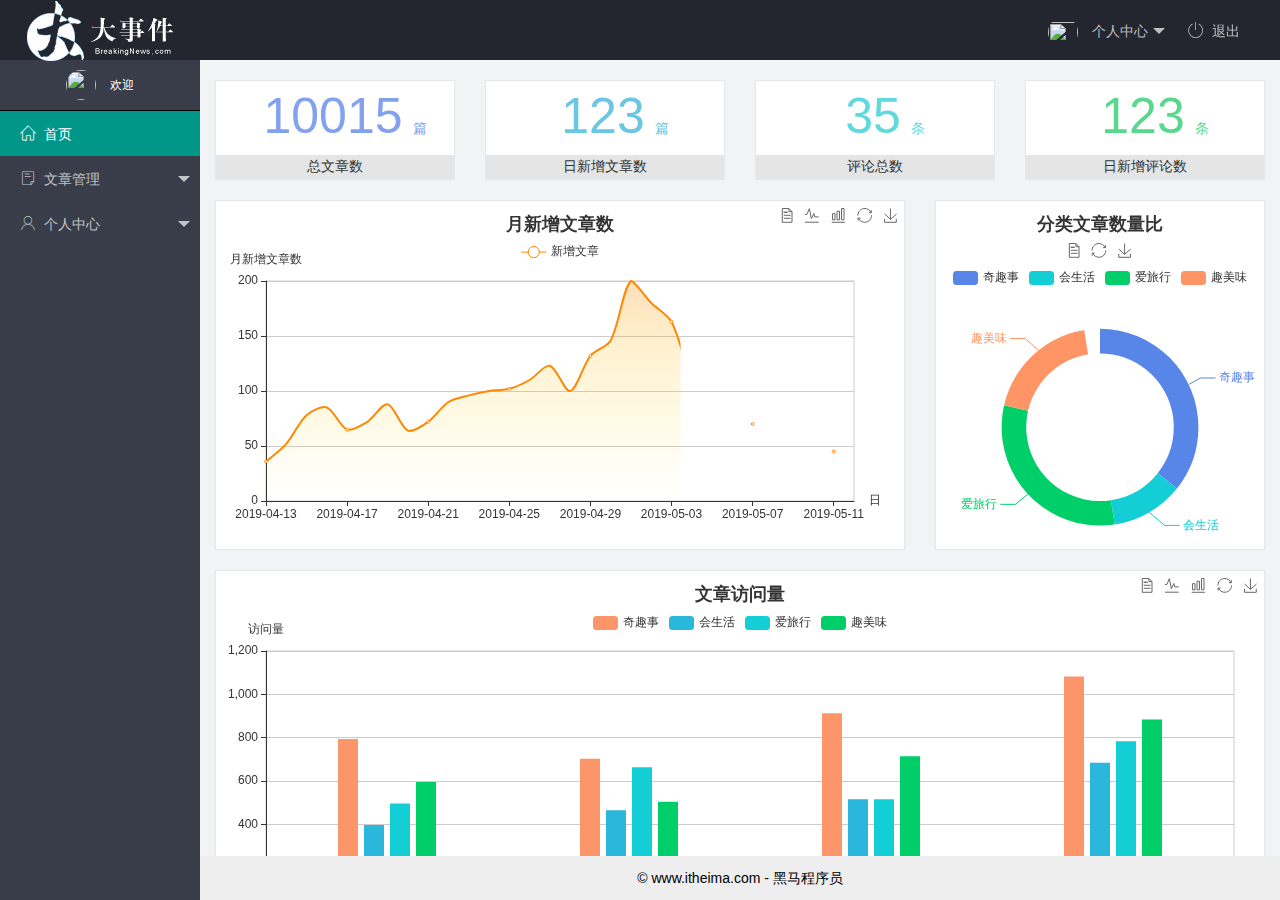
==== commit fc88abeb: "修改了点击首页功能" ====
--- a/home/index.html
+++ b/home/index.html
@@ -43,7 +43,7 @@
                         <span class="hello">欢迎</span>
                     </div>
                     <li class="layui-nav-item layui-this">
-                        <a href=""><span class="iconfont icon-home"></span>首页</a></li>
+                        <a href="./dashboard.html" target="body"><span class="iconfont icon-home"></span>首页</a></li>
                     <li class="layui-nav-item">
                         <a class="" href="javascript:;"><span class="iconfont icon-16"></span>文章管理</a>
                         <dl class="layui-nav-child">
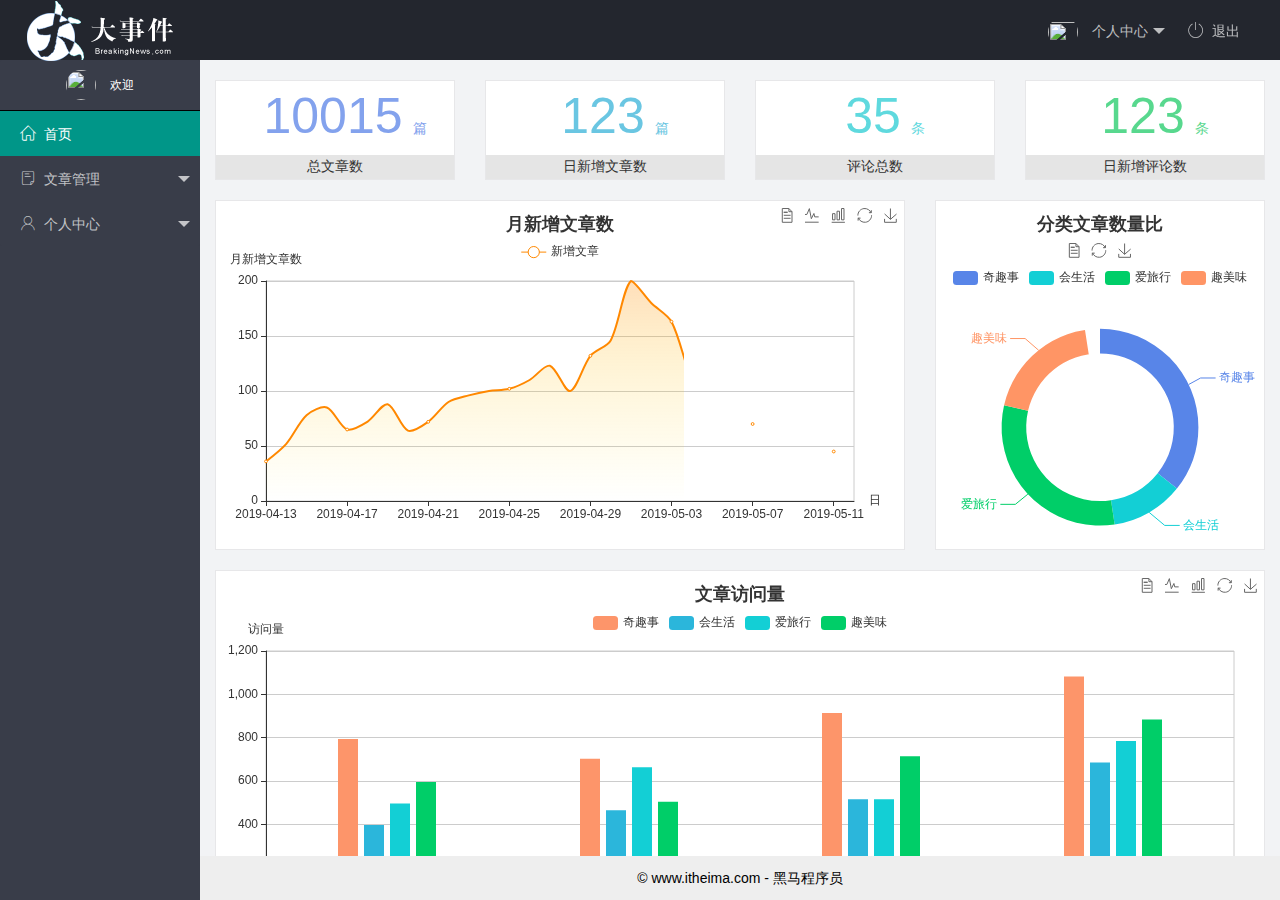
==== commit a2b4cf9d: "index部分完成" ====
--- a/home/index.html
+++ b/home/index.html
@@ -29,14 +29,14 @@
                         <dd><a href="">重置密码</a></dd>
                     </dl>
                 </li>
-                <li class="layui-nav-item"><a href=""><span class="iconfont icon-tuichu"></span>退出</a></li>
+                <li class="layui-nav-item"><a href="javascript:;" id="logout"><span class="iconfont icon-tuichu"></span>退出</a></li>
             </ul>
         </div>
 
         <div class="layui-side layui-bg-black">
             <div class="layui-side-scroll">
                 <!-- 左侧导航区域（可配合layui已有的垂直导航） -->
-                <ul class="layui-nav layui-nav-tree" lay-filter="test">
+                <ul class="layui-nav layui-nav-tree" lay-filter="test" lay-shrink="all">
                     <div class="userShow">
                         <img src="http://t.cn/RCzsdCq" class="layui-nav-img">
                         <span class="textAvatar" style="display: none;"></span>
